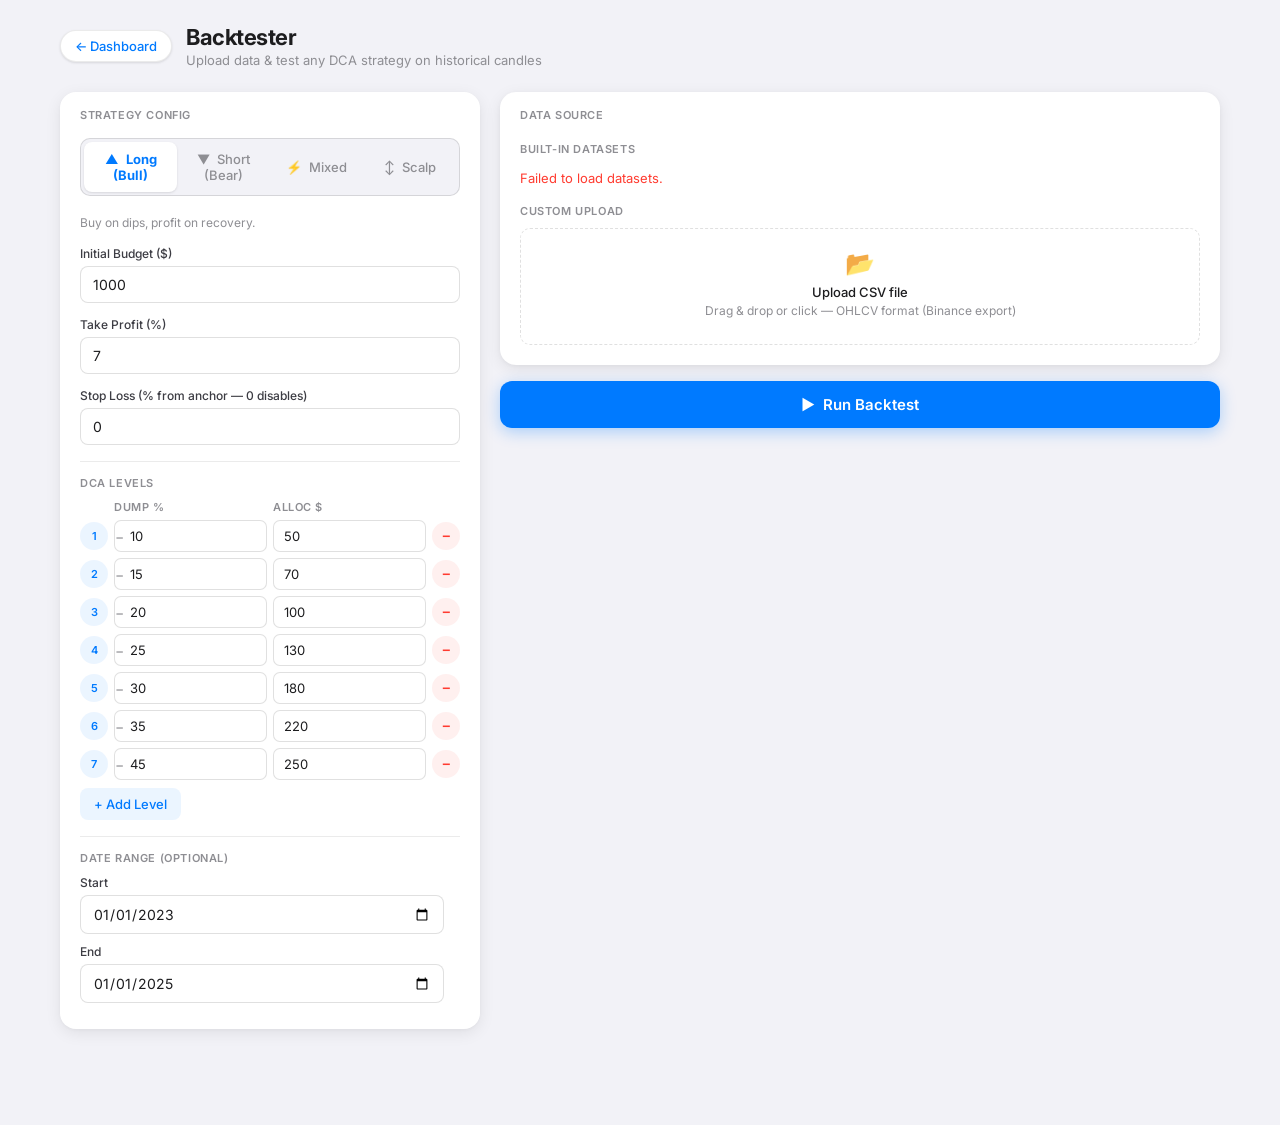
==== web/templates/backtest.html @ 393d3f2c "Add Mean-Reversion Scalp backtest mode (trend-filtered RSI pullback, TP/SL 1:1) New MRScalpStrategy:" ====
<!DOCTYPE html>
<html lang="en">
<head>
<meta charset="UTF-8">
<meta name="viewport" content="width=device-width, initial-scale=1.0">
<title>Backtest — DCA System</title>
<link href="https://fonts.googleapis.com/css2?family=Inter:wght@300;400;500;600;700&display=swap" rel="stylesheet">
<style>
  :root {
    --bg:        #f2f2f7;
    --surface:   #ffffff;
    --surface2:  #f2f2f7;
    --border:    rgba(0,0,0,0.08);
    --border2:   rgba(0,0,0,0.12);
    --text:      #1d1d1f;
    --text2:     #3c3c43;
    --muted:     #8e8e93;
    --blue:      #007aff;
    --blue-bg:   rgba(0,122,255,0.08);
    --green:     #34c759;
    --green-bg:  rgba(52,199,89,0.10);
    --red:       #ff3b30;
    --red-bg:    rgba(255,59,48,0.08);
    --orange:    #ff9500;
    --orange-bg: rgba(255,149,0,0.10);
    --purple:    #af52de;
    --purple-bg: rgba(175,82,222,0.10);
    --shadow-sm: 0 1px 3px rgba(0,0,0,0.08), 0 1px 2px rgba(0,0,0,0.04);
    --shadow:    0 4px 16px rgba(0,0,0,0.08), 0 1px 4px rgba(0,0,0,0.04);
    --radius:    12px;
    --radius-lg: 16px;
  }
  *, *::before, *::after { margin:0; padding:0; box-sizing:border-box; }
  body {
    background: var(--bg);
    color: var(--text);
    font-family: -apple-system, BlinkMacSystemFont, 'Inter', sans-serif;
    min-height: 100vh;
    -webkit-font-smoothing: antialiased;
  }
  .container { max-width: 1200px; margin: 0 auto; padding: 24px 20px 80px; }

  /* ── HEADER ── */
  header {
    display: flex; align-items: center; justify-content: space-between;
    margin-bottom: 24px; gap: 12px; flex-wrap: wrap;
  }
  .back-btn {
    display: inline-flex; align-items: center; gap: 5px;
    padding: 7px 14px; border-radius: 99px;
    background: var(--surface); border: 1px solid var(--border);
    color: var(--blue); font-size: 13px; font-weight: 500;
    text-decoration: none; box-shadow: var(--shadow-sm);
    transition: opacity .15s;
  }
  .back-btn:hover { opacity: .75; }
  .page-title { font-size: 22px; font-weight: 700; letter-spacing: -.5px; }
  .page-sub { font-size: 13px; color: var(--muted); margin-top: 2px; }

  /* ── LAYOUT ── */
  .layout {
    display: grid;
    grid-template-columns: 420px 1fr;
    gap: 20px;
    align-items: start;
  }
  @media (max-width: 980px) { .layout { grid-template-columns: 1fr; } }

  /* ── PANEL ── */
  .panel {
    background: var(--surface);
    border-radius: var(--radius-lg);
    box-shadow: var(--shadow);
    overflow: hidden;
    margin-bottom: 16px;
  }
  .panel-head {
    padding: 16px 20px 0;
    font-size: 11px; font-weight: 600; color: var(--muted);
    letter-spacing: .6px; text-transform: uppercase;
  }
  .panel-body { padding: 16px 20px 20px; }

  /* ── FORM ELEMENTS ── */
  .form-group { margin-bottom: 14px; }
  .form-group label {
    display: block; font-size: 12px; font-weight: 500;
    color: var(--text2); margin-bottom: 5px;
  }
  .form-group input[type="number"],
  .form-group input[type="date"],
  .form-group input[type="text"] {
    width: 100%; padding: 9px 12px;
    box-sizing: border-box;
    border: 1.5px solid var(--border2);
    border-radius: 8px; font-size: 14px;
    background: var(--surface); color: var(--text);
    transition: border-color .15s;
    font-family: inherit;
    min-width: 0;
  }
  .form-group input:focus { outline: none; border-color: var(--blue); }
  .form-row { display: grid; grid-template-columns: 1fr 1fr; gap: 10px; }
  .form-row > * { min-width: 0; }

  /* ── DATE RANGE ── */
  .date-range { display: flex; flex-direction: column; gap: 10px; padding: 0 16px 6px 0; }
  .date-range input[type="date"] { width: 100%; max-width: 100%; box-sizing: border-box; }

  /* ── DCA LEVELS TABLE ── */
  .levels-header {
    display: grid;
    grid-template-columns: 28px 1fr 1fr 28px;
    gap: 6px;
    padding: 0 0 6px;
    font-size: 11px; font-weight: 600; color: var(--muted);
    letter-spacing: .5px; text-transform: uppercase;
  }
  .level-row {
    display: grid;
    grid-template-columns: 28px 1fr 1fr 28px;
    gap: 6px;
    align-items: center;
    margin-bottom: 6px;
  }
  .level-num {
    width: 28px; height: 28px; border-radius: 50%;
    background: var(--blue-bg); color: var(--blue);
    font-size: 11px; font-weight: 600;
    display: flex; align-items: center; justify-content: center;
  }
  .level-input {
    padding: 7px 10px; border: 1.5px solid var(--border2);
    border-radius: 7px; font-size: 13px; font-family: inherit;
    background: var(--surface); color: var(--text);
    width: 100%; transition: border-color .15s;
    min-width: 0;
  }
  .level-input:focus { outline: none; border-color: var(--blue); }
  .remove-level {
    width: 28px; height: 28px; border-radius: 50%;
    background: var(--red-bg); color: var(--red);
    border: none; cursor: pointer; font-size: 14px; font-weight: 700;
    display: flex; align-items: center; justify-content: center;
    transition: opacity .15s;
  }
  .remove-level:hover { opacity: .7; }
  .add-level-btn {
    display: flex; align-items: center; gap: 6px;
    padding: 8px 14px; border-radius: 8px;
    background: var(--blue-bg); color: var(--blue);
    border: none; cursor: pointer; font-size: 13px; font-weight: 500;
    font-family: inherit; transition: opacity .15s; margin-top: 8px;
  }
  .add-level-btn:hover { opacity: .75; }

  /* ── RUN BUTTON ── */
  .run-btn {
    display: flex; align-items: center; justify-content: center; gap: 8px;
    width: 100%; padding: 14px;
    border-radius: var(--radius); border: none; cursor: pointer;
    font-size: 15px; font-weight: 600; font-family: inherit;
    background: var(--blue); color: #fff;
    box-shadow: 0 4px 16px rgba(0,122,255,.3);
    transition: opacity .15s, transform .1s;
    margin-bottom: 16px;
  }
  .run-btn:hover { opacity: .9; }
  .run-btn:active { transform: scale(.98); }
  .run-btn:disabled { opacity: .55; cursor: not-allowed; transform: none; }
  .spinner {
    width: 16px; height: 16px; border-radius: 50%;
    border: 2px solid rgba(255,255,255,.4);
    border-top-color: #fff;
    animation: spin .7s linear infinite;
  }
  @keyframes spin { to { transform: rotate(360deg); } }

  /* ── DATASET CARDS ── */
  .datasets-grid {
    display: grid; grid-template-columns: 1fr 1fr; gap: 8px;
    padding: 4px 0;
  }
  .dataset-card {
    padding: 12px 14px; border-radius: 10px;
    border: 1.5px solid var(--border2);
    cursor: pointer; transition: all .15s;
    background: var(--surface2);
  }
  .dataset-card:hover { border-color: var(--blue); background: var(--blue-bg); }
  .dataset-card.selected { border-color: var(--blue); background: var(--blue-bg); }
  .dataset-card .ds-name { font-size: 12px; font-weight: 600; color: var(--text); word-break: break-all; }
  .dataset-card .ds-meta { font-size: 11px; color: var(--muted); margin-top: 3px; }

  /* ── UPLOAD ZONE ── */
  .upload-zone {
    border: 1.5px dashed var(--border2); border-radius: 10px;
    padding: 20px; text-align: center; cursor: pointer;
    transition: all .15s; margin-top: 10px;
  }
  .upload-zone:hover, .upload-zone.drag-over {
    border-color: var(--blue); background: var(--blue-bg);
  }
  .upload-zone.has-file { border-color: var(--green); background: var(--green-bg); }
  .upload-icon { font-size: 24px; margin-bottom: 6px; }
  .upload-text { font-size: 13px; font-weight: 500; color: var(--text); }
  .upload-sub { font-size: 12px; color: var(--muted); margin-top: 3px; }
  .upload-filename { font-size: 12px; font-weight: 600; color: var(--green); margin-top: 6px; }

  /* ── STAT CARDS ── */
  .stats-grid {
    display: grid;
    grid-template-columns: repeat(3, 1fr);
    gap: 12px;
    margin-bottom: 16px;
  }
  @media (max-width: 600px) { .stats-grid { grid-template-columns: repeat(2, 1fr); } }
  .stat-card {
    background: var(--surface); border-radius: var(--radius);
    box-shadow: var(--shadow); padding: 16px 18px;
    border-top: 3px solid transparent;
  }
  .stat-card.blue   { border-top-color: var(--blue); }
  .stat-card.green  { border-top-color: var(--green); }
  .stat-card.red    { border-top-color: var(--red); }
  .stat-card.orange { border-top-color: var(--orange); }
  .stat-label { font-size: 11px; font-weight: 500; color: var(--muted); letter-spacing: .4px; text-transform: uppercase; }
  .stat-val { font-size: 26px; font-weight: 700; letter-spacing: -.5px; margin: 4px 0 2px; }
  .stat-val.green { color: var(--green); }
  .stat-val.red   { color: var(--red); }
  .stat-val.blue  { color: var(--blue); }
  .stat-val.orange { color: var(--orange); }
  .stat-sub { font-size: 12px; color: var(--muted); }

  /* ── EQUITY CHART ── */
  #equity-chart { width: 100%; display: block; }

  /* ── TRADES TABLE ── */
  .table-wrap { overflow-x: auto; }
  table { width: 100%; border-collapse: collapse; font-size: 12.5px; }
  thead th {
    padding: 10px 12px; text-align: left;
    font-size: 11px; font-weight: 600; color: var(--muted);
    letter-spacing: .4px; text-transform: uppercase;
    border-bottom: 1.5px solid var(--border2);
    cursor: pointer; user-select: none; white-space: nowrap;
  }
  thead th:hover { color: var(--blue); }
  thead th .sort-icon { margin-left: 4px; opacity: .5; }
  thead th.sorted .sort-icon { opacity: 1; color: var(--blue); }
  tbody tr { transition: background .1s; }
  tbody tr:hover { background: var(--bg); }
  tbody tr.win td:first-child { border-left: 3px solid var(--green); }
  tbody tr.loss td:first-child { border-left: 3px solid var(--red); }
  tbody tr.sl td:first-child { border-left: 3px solid var(--orange); }
  td {
    padding: 9px 12px; border-bottom: 1px solid var(--border);
    color: var(--text2); white-space: nowrap;
  }
  td.num { font-weight: 600; color: var(--text); }
  td.pos { color: var(--green); font-weight: 600; }
  td.neg { color: var(--red); font-weight: 600; }
  .badge {
    display: inline-block; padding: 2px 7px; border-radius: 99px;
    font-size: 10px; font-weight: 600; letter-spacing: .3px;
  }
  .badge-green { background: var(--green-bg); color: var(--green); }
  .badge-red   { background: var(--red-bg);   color: var(--red); }
  .badge-orange { background: var(--orange-bg); color: var(--orange); }

  /* ── ERROR BANNER ── */
  .error-banner {
    background: var(--red-bg); border: 1px solid rgba(255,59,48,.2);
    border-radius: var(--radius); padding: 14px 18px;
    color: var(--red); font-size: 13px; margin-bottom: 16px;
  }
  .no-trades {
    text-align: center; padding: 40px; color: var(--muted); font-size: 14px;
  }

  /* ── SECTION DIVIDER ── */
  .section-title {
    font-size: 11px; font-weight: 600; color: var(--muted);
    letter-spacing: .6px; text-transform: uppercase;
    margin-bottom: 10px; margin-top: 4px;
  }

  /* ── SIDEBAR CONFIG STICKY ── */
  .config-sidebar { position: sticky; top: 20px; }

  /* ── MODE TOGGLE ── */
  .mode-toggle-wrap { margin-bottom: 18px; }
  .mode-toggle {
    display: flex; background: var(--surface2);
    border-radius: 10px; padding: 3px;
    border: 1.5px solid var(--border2);
  }
  .mode-btn {
    flex: 1; padding: 9px 10px;
    border: none; border-radius: 8px;
    cursor: pointer; font-size: 13px; font-weight: 500;
    font-family: inherit; transition: all .15s;
    background: transparent; color: var(--muted);
  }
  .mode-btn.active {
    background: var(--surface);
    box-shadow: var(--shadow-sm); font-weight: 700;
  }
  #btn-long.active  { color: var(--blue); }
  #btn-short.active { color: var(--red);  }

  /* short-mode tint overrides */
  body.short-mode .run-btn          { background: var(--red); box-shadow: 0 4px 16px rgba(255,59,48,.3); }
  body.short-mode .level-num        { background: rgba(255,59,48,.1); color: var(--red); }
  body.short-mode .add-level-btn    { background: rgba(255,59,48,.08); color: var(--red); }
  body.short-mode .stat-card.blue   { border-top-color: var(--red); }
  body.short-mode .stat-val.blue    { color: var(--red); }

  /* ── PRESETS PANEL ── */
  .presets-panel {
    background: var(--surface);
    border-radius: var(--radius-lg);
    box-shadow: var(--shadow);
    overflow: hidden;
    margin-bottom: 24px;
  }
  .presets-panel .panel-head { padding: 16px 20px 0; }
  .presets-scroll {
    display: flex; gap: 10px;
    padding: 12px 20px 18px;
    overflow-x: auto;
    scrollbar-width: thin;
  }
  .presets-scroll::-webkit-scrollbar { height: 4px; }
  .presets-scroll::-webkit-scrollbar-thumb { background: var(--border2); border-radius: 2px; }
  .preset-card {
    flex: 0 0 auto;
    min-width: 180px; max-width: 200px;
    padding: 13px 15px;
    border-radius: 10px;
    border: 1.5px solid var(--border2);
    cursor: pointer; transition: all .15s;
    background: var(--surface2);
  }
  .preset-card:hover { border-color: var(--blue); background: var(--blue-bg); }
  .preset-card.active { border-color: var(--blue); background: var(--blue-bg); box-shadow: 0 0 0 3px rgba(0,122,255,.12); }
  .preset-rank {
    display: inline-block;
    padding: 2px 7px; border-radius: 99px;
    font-size: 10px; font-weight: 700; letter-spacing: .4px;
    background: var(--blue); color: #fff;
    margin-bottom: 7px;
  }
  .preset-name { font-size: 13px; font-weight: 600; color: var(--text); margin-bottom: 4px; }
  .preset-levels { font-size: 11px; color: var(--muted); word-break: break-all; margin-bottom: 6px; }
  .preset-stats { display: flex; gap: 10px; }
  .preset-stat { font-size: 11px; }
  .preset-stat .ps-val { font-weight: 700; color: var(--green); }
  .preset-stat .ps-label { color: var(--muted); }

  /* ── CHART LEGEND ── */
  .chart-legend {
    display: flex; gap: 16px; flex-wrap: wrap;
    margin-top: 10px; padding-top: 10px;
    border-top: 1px solid var(--border);
  }
  .legend-item {
    display: flex; align-items: center; gap: 5px;
    font-size: 11px; color: var(--muted);
  }
  .legend-dot {
    width: 10px; height: 10px; border-radius: 50%;
    border: 1.5px solid white;
    box-shadow: 0 0 0 1px rgba(0,0,0,.12);
    flex-shrink: 0;
  }
  .legend-line {
    width: 20px; height: 2px; border-radius: 1px; flex-shrink: 0;
  }

  /* ── MIXED MODE ── */
  #btn-mixed.active { color: var(--orange); }
  body.mixed-mode .run-btn {
    background: linear-gradient(135deg, var(--blue) 0%, var(--orange) 100%);
    box-shadow: 0 4px 16px rgba(255,149,0,.3);
  }

  /* ── SCALP MODE ── */
  #btn-scalp.active { color: var(--purple); }
  body.scalp-mode .run-btn { background: var(--purple); box-shadow: 0 4px 16px rgba(175,82,222,.3); }
  body.scalp-mode .stat-card.blue { border-top-color: var(--purple); }
  body.scalp-mode .stat-val.blue  { color: var(--purple); }
  .mixed-side-header {
    display: flex; flex-direction: column; gap: 2px; margin-bottom: 12px;
  }
  .mixed-side-title {
    font-size: 13px; font-weight: 700; color: var(--text);
  }
  .mixed-side-sub {
    font-size: 11px; color: var(--muted);
  }
  .bull-section .level-num  { background: var(--green-bg);   color: var(--green);  }
  .bull-section .add-level-btn { background: var(--green-bg); color: var(--green); }
  .bear-section .level-num  { background: var(--red-bg);     color: var(--red);    }
  .bear-section .add-level-btn { background: var(--red-bg);   color: var(--red);   }
  .preset-pair-card {
    padding: 11px 14px; border-radius: 10px;
    border: 1.5px solid var(--border2);
    cursor: pointer; transition: all .15s;
    background: var(--surface2); margin-bottom: 8px;
  }
  .preset-pair-card:hover { border-color: var(--orange); background: var(--orange-bg); }
  .preset-pair-card.active { border-color: var(--orange); background: var(--orange-bg); box-shadow: 0 0 0 3px rgba(255,149,0,.12); }
  .preset-pair-name { font-size: 13px; font-weight: 600; color: var(--text); margin-bottom: 3px; }
  .preset-pair-desc { font-size: 11px; color: var(--muted); line-height: 1.5; }
  .regime-band-bull { fill: rgba(52,199,89,0.18); }
  .regime-band-bear { fill: rgba(255,59,48,0.15); }
  .regime-band-neutral { fill: rgba(142,142,147,0.1); }
  .badge-blue   { background: var(--blue-bg);   color: var(--blue);   }
  .badge-long   { background: var(--blue-bg);   color: var(--blue);   }
  .badge-short  { background: var(--red-bg);    color: var(--red);    }
  .warnings-box {
    background: var(--orange-bg); border: 1px solid rgba(255,149,0,.25);
    border-radius: var(--radius); padding: 12px 16px; margin-bottom: 14px;
    font-size: 12px; color: var(--text2); line-height: 1.6;
  }
  .warnings-box strong { color: var(--orange); }

  /* ── ENTRY INDICATOR TOGGLE ── */
  .indicator-toggle-row {
    display: flex; align-items: center; justify-content: space-between;
    padding: 12px 0 4px; margin-bottom: 4px;
  }
  .indicator-toggle-label {
    font-size: 13px; font-weight: 600; color: var(--text);
  }
  .indicator-toggle-sub {
    font-size: 11px; color: var(--muted); margin-top: 2px; line-height: 1.4;
  }
  .toggle-switch {
    position: relative; width: 44px; height: 26px; flex-shrink: 0;
  }
  .toggle-switch input { opacity: 0; width: 0; height: 0; }
  .toggle-track {
    position: absolute; inset: 0; border-radius: 13px;
    background: var(--border2); transition: background .2s; cursor: pointer;
  }
  .toggle-track::after {
    content: ''; position: absolute;
    width: 20px; height: 20px; left: 3px; top: 3px;
    border-radius: 50%; background: white;
    box-shadow: 0 1px 3px rgba(0,0,0,.2);
    transition: transform .2s;
  }
  .toggle-switch input:checked + .toggle-track { background: var(--blue); }
  .toggle-switch input:checked + .toggle-track::after { transform: translateX(18px); }
  .indicator-settings { margin-top: 10px; }
  /* entry type badges */
  .badge-indicator { background: rgba(255,214,0,.15); color: #b8860b; }
  .badge-regime    { background: var(--blue-bg); color: var(--blue); }
  /* expandable detail rows */
  tr[data-expandable] { cursor: pointer; }
  tr[data-expandable]:hover td { background: rgba(255,255,255,0.025); }
  tr.detail-row.hidden { display: none; }
  tr.detail-row td { padding: 0 !important; border-top: none !important; }
  .detail-panel {
    background: rgba(255,255,255,0.03);
    border-left: 3px solid var(--blue);
    border-radius: 0 6px 6px 0;
    padding: 12px 20px;
    margin: 0 0 6px 0;
    display: flex; flex-wrap: wrap; gap: 24px;
  }
  .detail-section { flex: 1; min-width: 220px; }
  .detail-title { font-size: 10px; text-transform: uppercase; letter-spacing: .6px; color: var(--muted); margin-bottom: 8px; }
  .detail-chips { display: flex; flex-wrap: wrap; gap: 12px; }
  .detail-chip { display: flex; flex-direction: column; gap: 2px; }
  .detail-chip .dc-label { font-size: 10px; color: var(--muted); }
  .detail-chip .dc-val   { font-size: 13px; font-weight: 600; color: var(--text); }
  .sig-tag { display: inline-block; font-size: 10px; font-weight: 600; padding: 2px 7px; border-radius: 10px; background: rgba(99,179,237,.15); color: #63b3ed; margin: 0 3px 0 0; }
  .level-tbl { font-size: 12px; border-collapse: collapse; width: 100%; }
  .level-tbl th { color: var(--muted); font-weight: 500; padding: 3px 10px; text-align: left; border-bottom: 1px solid rgba(255,255,255,.07); }
  .level-tbl td { padding: 4px 10px; }
  .lv-hit td:first-child { color: #4ade80; font-weight: 600; }
  .lv-miss td:first-child { color: var(--muted); }
  /* comparison */
  .run-btn-row {
    display: flex; gap: 10px; margin-bottom: 16px;
  }
  .run-btn-row .run-btn { margin-bottom: 0; flex: 1; }
  .compare-btn {
    flex: 0 0 auto; padding: 14px 18px;
    border-radius: var(--radius); border: 1.5px solid var(--blue);
    background: var(--surface); color: var(--blue);
    font-size: 14px; font-weight: 600; font-family: inherit;
    cursor: pointer; transition: opacity .15s;
    display: flex; align-items: center; gap: 6px;
    white-space: nowrap;
  }
  .compare-btn:hover { opacity: .8; }
  .compare-btn:disabled { opacity: .45; cursor: not-allowed; }
  .comparison-panel { display: none; }
  .comparison-table {
    width: 100%; border-collapse: collapse; font-size: 13px;
  }
  .comparison-table th {
    padding: 10px 14px; text-align: left;
    font-size: 11px; font-weight: 600; color: var(--muted);
    letter-spacing: .4px; text-transform: uppercase;
    border-bottom: 1.5px solid var(--border2);
    background: var(--surface2);
  }
  .comparison-table td {
    padding: 11px 14px; border-bottom: 1px solid var(--border);
    color: var(--text2);
  }
  .comparison-table td:first-child { color: var(--text); font-weight: 500; }
  .comparison-table td.better { color: var(--green); font-weight: 700; }
  .comparison-table td.worse  { color: var(--red); }
  .comparison-col-header { font-weight: 700; color: var(--text) !important; font-size: 12px !important; }
  .indicator-badge-tag {
    display: inline-flex; align-items: center; gap: 5px;
    padding: 3px 9px; border-radius: 99px; font-size: 11px; font-weight: 600;
    margin-bottom: 8px;
  }
  .indicator-badge-tag.on  { background: var(--blue-bg); color: var(--blue); }
  .indicator-badge-tag.off { background: var(--surface2); color: var(--muted); border: 1px solid var(--border2); }
  /* ind row highlight */
  tbody tr.ind-row td:first-child { border-left: 3px solid #e6c619; }

  /* ── TOOLTIP ── */
  #chart-tooltip {
    position: fixed; pointer-events: none; z-index: 9999;
    background: white; border: 1px solid rgba(0,0,0,.1);
    border-radius: 10px; padding: 10px 14px;
    box-shadow: 0 8px 24px rgba(0,0,0,.12);
    font-size: 12px; line-height: 1.6;
    min-width: 160px; display: none;
  }
  #chart-tooltip .tip-title { font-weight: 700; font-size: 12px; margin-bottom: 4px; }
  #chart-tooltip .tip-win  { color: var(--green); font-weight: 600; }
  #chart-tooltip .tip-loss { color: var(--red);   font-weight: 600; }
  #chart-tooltip .tip-sl   { color: var(--orange);font-weight: 600; }
  #chart-tooltip .tip-row  { display: flex; justify-content: space-between; gap: 12px; color: var(--text2); }
  #chart-tooltip .tip-label { color: var(--muted); }
</style>
</head>
<body>
<div class="container">

  <header>
    <div style="display:flex;align-items:center;gap:14px">
      <a href="/" class="back-btn">&#8592; Dashboard</a>
      <div>
        <div class="page-title">Backtester</div>
        <div class="page-sub">Upload data &amp; test any DCA strategy on historical candles</div>
      </div>
    </div>
    <div id="deploy-chip" style="display:none;font-size:11px;color:var(--muted);text-align:right;line-height:1.5">
      Last deploy<br><strong id="deploy-chip-val" style="color:var(--text2)"></strong>
    </div>
  </header>

  <!-- ══ PRESETS ROW ══ -->
  <div class="presets-panel" id="presets-panel" style="display:none">
    <div class="panel-head">Top Strategies from Optimizer <span id="presets-sub" style="font-weight:400;text-transform:none;letter-spacing:0;font-size:11px;color:var(--muted);margin-left:6px"></span></div>
    <div class="presets-scroll" id="presets-scroll">
      <div style="color:var(--muted);font-size:13px;padding:6px 0">Loading…</div>
    </div>
  </div>

  <div class="layout">

    <!-- ══ LEFT: CONFIG SIDEBAR ══ -->
    <aside class="config-sidebar">

      <div class="panel">
        <div class="panel-head">Strategy Config</div>
        <div class="panel-body">

          <!-- Mode toggle -->
          <div class="mode-toggle-wrap">
            <div class="mode-toggle">
              <button class="mode-btn active" id="btn-long"  onclick="setMode('long')">&#9650;&ensp;Long (Bull)</button>
              <button class="mode-btn"        id="btn-short" onclick="setMode('short')">&#9660;&ensp;Short (Bear)</button>
              <button class="mode-btn"        id="btn-mixed" onclick="setMode('mixed')">&#9889;&ensp;Mixed</button>
              <button class="mode-btn"        id="btn-scalp" onclick="setMode('scalp')">&#8597;&ensp;Scalp</button>
            </div>
          </div>
          <div id="mode-desc" style="font-size:12px;color:var(--muted);margin-bottom:14px;line-height:1.5">
            Buy on dips, profit on recovery.
          </div>

          <div class="form-group">
            <label>Initial Budget ($)</label>
            <input type="number" id="cfg-budget" value="1000" min="1" step="100">
          </div>

          <!-- Single-mode config (hidden in mixed mode) -->
          <div id="single-mode-config">
            <div class="form-group">
              <label>Take Profit (%)</label>
              <input type="number" id="cfg-tp" value="7" min="0.1" step="0.1">
            </div>

            <div class="form-group">
              <label>Stop Loss (% from anchor — 0 disables)</label>
              <input type="number" id="cfg-sl" value="0" min="0" step="0.5">
            </div>

            <div style="border-top:1px solid var(--border);margin:16px 0 14px;"></div>

            <div class="section-title">DCA Levels</div>
            <div class="levels-header">
              <span></span><span id="levels-col-label">Dump %</span><span>Alloc $</span><span></span>
            </div>
            <div id="levels-container"></div>
            <button class="add-level-btn" onclick="addLevel()">&#43; Add Level</button>
          </div>

          <!-- Mixed mode config (shown only when mode = 'mixed') -->
          <div id="mixed-config" style="display:none">

            <!-- Bull side -->
            <div class="bull-section">
              <div class="mixed-side-header">
                <span class="mixed-side-title">&#9650; Bullish Strategy — Buy Dips</span>
                <span class="mixed-side-sub">Active during BULLISH regime</span>
              </div>
              <div class="form-row">
                <div class="form-group">
                  <label>Take Profit (%)</label>
                  <input type="number" id="bull-tp" value="10" min="0.1" step="0.1">
                </div>
                <div class="form-group">
                  <label>Stop Loss (% — 0 off)</label>
                  <input type="number" id="bull-sl" value="0" min="0" step="0.5">
                </div>
              </div>
              <div class="section-title">DCA Dump Levels</div>
              <div class="levels-header">
                <span></span><span>Dump %</span><span>Alloc $</span><span></span>
              </div>
              <div id="bull-levels-container"></div>
              <button class="add-level-btn" onclick="addBullLevel()">&#43; Add Level</button>
            </div>

            <div style="border-top:1px solid var(--border);margin:16px 0 14px;"></div>

            <!-- Bear side -->
            <div class="bear-section">
              <div class="mixed-side-header">
                <span class="mixed-side-title">&#9660; Bearish Strategy — Sell Rallies</span>
                <span class="mixed-side-sub">Active during BEARISH regime</span>
              </div>
              <div class="form-row">
                <div class="form-group">
                  <label>Take Profit (%)</label>
                  <input type="number" id="bear-tp" value="10" min="0.1" step="0.1">
                </div>
                <div class="form-group">
                  <label>Stop Loss (% — 0 off)</label>
                  <input type="number" id="bear-sl" value="0" min="0" step="0.5">
                </div>
              </div>
              <div class="section-title">DCA Pump Levels</div>
              <div class="levels-header">
                <span></span><span>Pump %</span><span>Alloc $</span><span></span>
              </div>
              <div id="bear-levels-container"></div>
              <button class="add-level-btn" onclick="addBearLevel()">&#43; Add Level</button>
            </div>

            <div style="border-top:1px solid var(--border);margin:16px 0 14px;"></div>

            <!-- Entry Indicator toggle -->
            <div style="border-top:1px solid var(--border);margin:16px 0 14px;"></div>
            <div class="indicator-toggle-row">
              <div>
                <div class="indicator-toggle-label">&#9733; Entry Indicator</div>
                <div class="indicator-toggle-sub">Wait for EMA retest + RSI turn<br>+ volume before entering</div>
              </div>
              <label class="toggle-switch">
                <input type="checkbox" id="use-entry-indicator" checked onchange="onIndicatorToggle()">
                <span class="toggle-track"></span>
              </label>
            </div>
            <div class="indicator-settings" id="indicator-settings">
              <div class="form-row">
                <div class="form-group">
                  <label>RSI Overbought (flip to SELL)</label>
                  <input type="number" id="rsi-overbought" value="70" min="50" max="95" step="1">
                </div>
                <div class="form-group">
                  <label>RSI Oversold (flip to BUY)</label>
                  <input type="number" id="rsi-oversold" value="30" min="5" max="50" step="1">
                </div>
              </div>
            </div>

            <div style="border-top:1px solid var(--border);margin:16px 0 14px;"></div>

            <!-- Preset pairs -->
            <div class="section-title">Preset Pairs</div>
            <div id="mixed-presets-container">
              <div class="preset-pair-card" data-key="conservative" onclick="applyMixedPreset('conservative')">
                <div class="preset-pair-name">Conservative Mixed</div>
                <div class="preset-pair-desc">Bull: -6,-10,-15 TP 8% &bull; Bear: +6,+10,+15 TP 8%</div>
              </div>
              <div class="preset-pair-card" data-key="aggressive" onclick="applyMixedPreset('aggressive')">
                <div class="preset-pair-name">Aggressive Mixed</div>
                <div class="preset-pair-desc">Bull: -8,-13,-20,-28 TP 12% &bull; Bear: +8,+13,+20,+28 TP 12%</div>
              </div>
              <div class="preset-pair-card" data-key="asymmetric" onclick="applyMixedPreset('asymmetric')">
                <div class="preset-pair-name">Asymmetric</div>
                <div class="preset-pair-desc">Bull: -6,-9,-13,-18 TP 10% &bull; Bear: +5,+8,+12 TP 6%</div>
              </div>
            </div>
          </div>

          <!-- Mean-Reversion Scalp config (shown only when mode = 'scalp') -->
          <div id="scalp-config" style="display:none">
            <div class="form-row">
              <div class="form-group">
                <label>Take Profit (%)</label>
                <input type="number" id="scalp-tp" value="1" min="0.1" step="0.1">
              </div>
              <div class="form-group">
                <label>Stop Loss (%)</label>
                <input type="number" id="scalp-sl" value="1" min="0.1" step="0.1">
              </div>
            </div>

            <div class="form-group">
              <label>Position Size per Trade ($)</label>
              <input type="number" id="scalp-position-size" value="1000" min="1" step="50">
            </div>

            <div style="border-top:1px solid var(--border);margin:16px 0 14px;"></div>

            <div class="section-title">Trend Filter (EMA)</div>
            <div class="form-row">
              <div class="form-group">
                <label>EMA Fast (candles)</label>
                <input type="number" id="scalp-ema-fast" value="50" min="2" step="1">
              </div>
              <div class="form-group">
                <label>EMA Slow (candles)</label>
                <input type="number" id="scalp-ema-slow" value="200" min="5" step="1">
              </div>
            </div>
            <div style="font-size:11px;color:var(--muted);margin:-6px 0 14px;line-height:1.5">
              EMA fast &gt; EMA slow &rarr; BULL regime (longs only). EMA fast &lt; EMA slow &rarr; BEAR regime (shorts, if enabled).
            </div>

            <div class="section-title">RSI Pullback Entry</div>
            <div class="form-group">
              <label>RSI Period</label>
              <input type="number" id="scalp-rsi-period" value="14" min="2" step="1">
            </div>
            <div class="form-row">
              <div class="form-group">
                <label>Long entry level (RSI)</label>
                <input type="number" id="scalp-rsi-long" value="45" min="5" max="50" step="1">
              </div>
              <div class="form-group">
                <label>Short entry level (RSI)</label>
                <input type="number" id="scalp-rsi-short" value="55" min="50" max="95" step="1">
              </div>
            </div>
            <div style="font-size:11px;color:var(--muted);margin:-6px 0 14px;line-height:1.5">
              In a BULL regime, enters LONG when RSI dips below the long level then crosses back above it (and the mirror for SHORT in a BEAR regime).
            </div>

            <div style="border-top:1px solid var(--border);margin:16px 0 14px;"></div>

            <div class="indicator-toggle-row">
              <div>
                <div class="indicator-toggle-label">Allow Short Entries</div>
                <div class="indicator-toggle-sub">Open shorts during BEAR regime<br>(disable for long-only testing)</div>
              </div>
              <label class="toggle-switch">
                <input type="checkbox" id="scalp-allow-short" checked>
                <span class="toggle-track"></span>
              </label>
            </div>
          </div>

          <div style="border-top:1px solid var(--border);margin:16px 0 14px;"></div>

          <div class="section-title">Date Range (optional)</div>
          <div class="date-range">
            <div class="form-group" style="margin-bottom:0">
              <label>Start</label>
              <input type="date" id="cfg-start" value="2023-01-01">
            </div>
            <div class="form-group" style="margin-bottom:0">
              <label>End</label>
              <input type="date" id="cfg-end" value="2025-01-01">
            </div>
          </div>
        </div>
      </div>

    </aside>

    <!-- ══ RIGHT: DATASET + RESULTS ══ -->
    <main>

      <!-- Dataset Picker -->
      <div class="panel">
        <div class="panel-head">Data Source</div>
        <div class="panel-body">
          <div class="section-title">Built-in Datasets</div>
          <div class="datasets-grid" id="datasets-grid">
            <div style="color:var(--muted);font-size:13px;grid-column:1/-1">Loading datasets…</div>
          </div>

          <div class="section-title" style="margin-top:14px">Custom Upload</div>
          <div class="upload-zone" id="upload-zone"
               onclick="document.getElementById('csv-upload').click()"
               ondragover="handleDragOver(event)"
               ondragleave="handleDragLeave(event)"
               ondrop="handleDrop(event)">
            <input type="file" id="csv-upload" accept=".csv" style="display:none" onchange="handleFileSelect(event)">
            <div class="upload-icon">&#128194;</div>
            <div class="upload-text">Upload CSV file</div>
            <div class="upload-sub">Drag &amp; drop or click — OHLCV format (Binance export)</div>
            <div class="upload-filename" id="upload-filename"></div>
          </div>
        </div>
      </div>

      <!-- Run / Compare Buttons -->
      <div class="run-btn-row" id="run-btn-row">
        <button class="run-btn" id="run-btn" onclick="runBacktest()">
          <span id="run-btn-text">&#9654;&ensp;Run Backtest</span>
          <div class="spinner" id="run-spinner" style="display:none"></div>
        </button>
        <button class="compare-btn" id="compare-btn" style="display:none" onclick="runMixedComparison()">
          <div class="spinner" id="compare-spinner" style="display:none"></div>
          <span id="compare-btn-text">&#8644;&ensp;Compare</span>
        </button>
      </div>

      <!-- Error Banner -->
      <div class="error-banner" id="error-banner" style="display:none"></div>

      <!-- Comparison Panel (shown only in compare mode) -->
      <div class="panel comparison-panel" id="comparison-panel">
        <div class="panel-head">Side-by-Side Comparison</div>
        <div class="panel-body" style="padding:0">
          <div style="overflow-x:auto">
            <table class="comparison-table" id="comparison-table"></table>
          </div>
        </div>
      </div>

      <!-- Results -->
      <div id="results-section" style="display:none">

        <!-- Stat Cards -->
        <div class="stats-grid" id="stats-grid"></div>

        <!-- Trade Extremes -->
        <div class="panel" id="extremes-panel" style="display:none">
          <div class="panel-head">Notable Trades</div>
          <div class="panel-body" id="extremes-body"></div>
        </div>

        <!-- Equity Curve -->
        <div class="panel">
          <div class="panel-head">Equity Curve</div>
          <div class="panel-body" style="padding-bottom:14px">
            <div id="equity-chart"></div>
            <div class="chart-legend">
              <div class="legend-item"><div class="legend-line" style="background:var(--green)"></div> Equity line</div>
              <div class="legend-item"><div class="legend-dot" style="background:var(--green)"></div> Take Profit exit</div>
              <div class="legend-item"><div class="legend-dot" style="background:var(--red)"></div> Loss exit</div>
              <div class="legend-item"><div class="legend-dot" style="background:var(--orange)"></div> Stop-Loss exit</div>
              <div class="legend-item"><div class="legend-line" style="background:var(--muted);height:1px;border-top:1.5px dashed var(--muted)"></div> Break-even</div>
              <div class="legend-item" id="legend-signal" style="display:none"><span style="color:var(--green);font-size:13px">&#9733;</span> Entry signal (BUY) &nbsp;<span style="color:var(--red);font-size:13px">&#9733;</span> Entry signal (SELL)</div>
            </div>
          </div>
        </div>

        <!-- Warnings (mixed mode) -->
        <div id="warnings-box" class="warnings-box" style="display:none"></div>

        <!-- Regime Timeline (mixed mode only) -->
        <div class="panel" id="regime-timeline-panel" style="display:none">
          <div class="panel-head">Market Regime Timeline
            <span style="font-weight:400;text-transform:none;letter-spacing:0;font-size:11px;color:var(--muted);margin-left:8px">green = BULLISH &bull; red = BEARISH &bull; grey = NEUTRAL</span>
          </div>
          <div class="panel-body" style="padding-bottom:14px">
            <div id="regime-timeline"></div>
          </div>
        </div>

        <!-- Entries & Exits chart -->
        <div class="panel">
          <div class="panel-head">Entries &amp; Exits on Price</div>
          <div class="panel-body" style="padding-bottom:14px">
            <div id="trade-chart"></div>
            <div class="chart-legend">
              <div class="legend-item"><div class="legend-dot" style="background:var(--blue)"></div> Entry (anchor price)</div>
              <div class="legend-item"><div class="legend-dot" style="background:var(--green)"></div> Take Profit exit</div>
              <div class="legend-item"><div class="legend-dot" style="background:var(--red)"></div> Loss exit</div>
              <div class="legend-item"><div class="legend-dot" style="background:var(--orange)"></div> Stop-Loss exit</div>
            </div>
          </div>
        </div>

        <!-- Trades Table -->
        <div class="panel">
          <div class="panel-head">Trade Log <span id="trade-count-badge" style="font-weight:400;font-size:11px;color:var(--muted);margin-left:6px"></span></div>
          <div class="panel-body" style="padding:0">
            <div class="table-wrap">
              <table>
                <thead>
                  <tr>
                    <th onclick="sortTable('num')">#<span class="sort-icon">↕</span></th>
                    <th onclick="sortTable('start')">Date<span class="sort-icon">↕</span></th>
                    <th onclick="sortTable('duration_days')">Duration<span class="sort-icon">↕</span></th>
                    <th>Levels</th>
                    <th onclick="sortTable('total_invested')">Invested<span class="sort-icon">↕</span></th>
                    <th onclick="sortTable('exit_price')">Exit<span class="sort-icon">↕</span></th>
                    <th onclick="sortTable('profit_loss')">P&amp;L $<span class="sort-icon">↕</span></th>
                    <th onclick="sortTable('profit_percent')">P&amp;L %<span class="sort-icon">↕</span></th>
                    <th>Status</th>
                  </tr>
                </thead>
                <tbody id="trades-body"></tbody>
              </table>
            </div>
          </div>
        </div>

      </div>

    </main>
  </div>
</div>

<!-- Tooltip -->
<div id="chart-tooltip"></div>

<script>
// ── State ──────────────────────────────────────────────────────────────────
let selectedDataset = null;
let uploadedFile    = null;
let allTrades       = [];
let sortKey         = 'num';
let sortAsc         = true;
let currentMode     = 'long';   // 'long' | 'short' | 'mixed'

// ── Default DCA levels ──────────────────────────────────────────────────────
const DEFAULT_LEVELS = [
  { dump: 10, alloc: 50 },
  { dump: 15, alloc: 70 },
  { dump: 20, alloc: 100 },
  { dump: 25, alloc: 130 },
  { dump: 30, alloc: 180 },
  { dump: 35, alloc: 220 },
  { dump: 45, alloc: 250 },
];

const SHORT_DEFAULT_LEVELS = [
  { dump: 6,  alloc: 50  },
  { dump: 9,  alloc: 70  },
  { dump: 12, alloc: 100 },
  { dump: 16, alloc: 130 },
  { dump: 20, alloc: 180 },
  { dump: 24, alloc: 220 },
];

// ── Boot ────────────────────────────────────────────────────────────────────
window.addEventListener('DOMContentLoaded', () => {
  DEFAULT_LEVELS.forEach(l => addLevel(l.dump, l.alloc));
  loadDatasets();
  loadPresets();
});

// ── Mode switch ──────────────────────────────────────────────────────────────
function setMode(mode) {
  if (currentMode === mode) return;
  currentMode = mode;

  const isShort = mode === 'short';
  const isMixed = mode === 'mixed';
  const isScalp = mode === 'scalp';

  document.getElementById('btn-long').classList.toggle('active',  mode === 'long');
  document.getElementById('btn-short').classList.toggle('active', isShort);
  document.getElementById('btn-mixed').classList.toggle('active', isMixed);
  document.getElementById('btn-scalp').classList.toggle('active', isScalp);
  document.body.classList.toggle('short-mode', isShort);
  document.body.classList.toggle('mixed-mode', isMixed);
  document.body.classList.toggle('scalp-mode', isScalp);

  document.getElementById('single-mode-config').style.display = (isMixed || isScalp) ? 'none' : 'block';
  document.getElementById('mixed-config').style.display       = isMixed ? 'block' : 'none';
  document.getElementById('scalp-config').style.display       = isScalp ? 'block' : 'none';

  if (isMixed) {
    document.getElementById('mode-desc').textContent =
      'Runs LONG during bull markets and SHORT during bear markets, switching on regime detection.';
    document.getElementById('run-btn-text').textContent = '▶ Run Mixed Backtest';
    document.getElementById('presets-panel').style.display = 'none';
    // Populate mixed level containers on first switch
    if (!document.getElementById('bull-levels-container').children.length) {
      applyMixedPreset('conservative');
    }
  } else if (isScalp) {
    document.getElementById('mode-desc').textContent =
      'Trend-filtered mean-reversion scalp: enters on an RSI pullback in the EMA-trend direction, exits at a fixed TP/SL (default ±1%/±1%).';
    document.getElementById('run-btn-text').textContent = '▶ Run Scalp Backtest';
    document.getElementById('presets-panel').style.display = 'none';
  } else {
    document.getElementById('mode-desc').textContent = isShort
      ? 'Short on pumps, profit on drops. Levels are pump % above anchor.'
      : 'Buy on dips, profit on recovery. Levels are dump % below anchor.';
    document.getElementById('levels-col-label').textContent = isShort ? 'Pump %' : 'Dump %';
    const container = document.getElementById('levels-container');
    container.innerHTML = '';
    const defaults = isShort ? SHORT_DEFAULT_LEVELS : DEFAULT_LEVELS;
    defaults.forEach(l => addLevel(l.dump, l.alloc));
    document.getElementById('run-btn-text').textContent =
      isShort ? '▶ Run Short Backtest' : '▶ Run Backtest';
    renderPresetCards(mode);
    document.getElementById('presets-panel').style.display = 'block';
  }

  document.getElementById('results-section').style.display   = 'none';
  document.getElementById('error-banner').style.display      = 'none';
  document.getElementById('regime-timeline-panel').style.display = 'none';
  document.getElementById('warnings-box').style.display      = 'none';
  document.getElementById('comparison-panel').style.display  = 'none';
  document.getElementById('extremes-panel').style.display    = 'none';
  document.getElementById('deploy-chip').style.display       = 'none';
  document.getElementById('compare-btn').style.display       = isMixed ? 'flex' : 'none';
}

// ── DCA Level rows ──────────────────────────────────────────────────────────
function addLevel(dump = 6, alloc = 100) {
  const container = document.getElementById('levels-container');
  const idx       = container.children.length + 1;
  const isShort   = currentMode === 'short';
  // Always accept positive magnitudes; long mode shows "-" prefix visually
  const val       = Math.abs(dump);
  const attrs     = `min="0.1" step="0.5" placeholder="e.g. 10"`;
  const prefix    = isShort ? '' : `<span style="font-size:14px;color:var(--muted);padding-right:2px">−</span>`;
  const row = document.createElement('div');
  row.className = 'level-row';
  row.innerHTML = `
    <div class="level-num">${idx}</div>
    <div style="display:flex;align-items:center;border:1.5px solid var(--border2);border-radius:7px;background:var(--surface);overflow:hidden;min-width:0">
      ${prefix}
      <input class="level-input dump-input" type="number" value="${val}" ${attrs} style="border:none;background:transparent;padding:7px 8px 7px ${isShort ? '10px' : '4px'}">
    </div>
    <input class="level-input" type="number" value="${alloc}" min="1" step="10" placeholder="$">
    <button class="remove-level" onclick="removeLevel(this)">&#8722;</button>
  `;
  container.appendChild(row);
  renumberLevels();
}

function removeLevel(btn) {
  const row = btn.closest('.level-row');
  const container = row.parentElement;
  row.remove();
  container.querySelectorAll('.level-row').forEach((r, i) => {
    r.querySelector('.level-num').textContent = i + 1;
  });
}

function renumberLevels() {
  document.querySelectorAll('#levels-container .level-row').forEach((row, i) => {
    row.querySelector('.level-num').textContent = i + 1;
  });
}

function getLevels() {
  const rows = document.querySelectorAll('#levels-container .level-row');
  const levels = [], allocs = [];
  const isShort = currentMode === 'short';
  rows.forEach(row => {
    const inputs = row.querySelectorAll('input');
    const raw = parseFloat(inputs[0].value);
    // Long: user enters positive magnitude → convert to negative
    // Short: user enters positive magnitude → keep positive
    levels.push(isShort ? Math.abs(raw) : -Math.abs(raw));
    allocs.push(parseFloat(inputs[1].value));
  });
  return { levels, allocs };
}

// ── Mixed mode level management ──────────────────────────────────────────────
function addBullLevel(dump = 10, alloc = 100) {
  const container = document.getElementById('bull-levels-container');
  const idx = container.children.length + 1;
  const val = Math.abs(dump);
  const row = document.createElement('div');
  row.className = 'level-row';
  row.innerHTML = `
    <div class="level-num">${idx}</div>
    <div style="display:flex;align-items:center;border:1.5px solid var(--border2);border-radius:7px;background:var(--surface);overflow:hidden;min-width:0">
      <span style="font-size:14px;color:var(--muted);padding-right:2px">−</span>
      <input class="level-input dump-input" type="number" value="${val}" min="0.1" step="0.5" placeholder="e.g. 10" style="border:none;background:transparent;padding:7px 8px 7px 4px">
    </div>
    <input class="level-input" type="number" value="${alloc}" min="1" step="10" placeholder="$">
    <button class="remove-level" onclick="removeLevel(this)">&#8722;</button>
  `;
  container.appendChild(row);
}

function addBearLevel(pump = 10, alloc = 100) {
  const container = document.getElementById('bear-levels-container');
  const idx = container.children.length + 1;
  const row = document.createElement('div');
  row.className = 'level-row';
  row.innerHTML = `
    <div class="level-num">${idx}</div>
    <input class="level-input" type="number" value="${pump}" min="0.1" step="0.5" placeholder="e.g. 10">
    <input class="level-input" type="number" value="${alloc}" min="1" step="10" placeholder="$">
    <button class="remove-level" onclick="removeLevel(this)">&#8722;</button>
  `;
  container.appendChild(row);
}

function getBullConfig() {
  const rows = document.querySelectorAll('#bull-levels-container .level-row');
  const levels = [], sizes = [];
  rows.forEach(row => {
    const inputs = row.querySelectorAll('input');
    levels.push(-Math.abs(parseFloat(inputs[0].value)));  // always negative
    sizes.push(parseFloat(inputs[1].value));
  });
  return {
    dump_levels:         levels,
    order_sizes:         sizes,
    take_profit_percent: parseFloat(document.getElementById('bull-tp').value),
    stop_loss_percent:   parseFloat(document.getElementById('bull-sl').value),
  };
}

function getBearConfig() {
  const rows = document.querySelectorAll('#bear-levels-container .level-row');
  const levels = [], sizes = [];
  rows.forEach(row => {
    const inputs = row.querySelectorAll('input');
    levels.push(parseFloat(inputs[0].value));
    sizes.push(parseFloat(inputs[1].value));
  });
  return {
    pump_levels:         levels,
    order_sizes:         sizes,
    take_profit_percent: parseFloat(document.getElementById('bear-tp').value),
    stop_loss_percent:   parseFloat(document.getElementById('bear-sl').value),
  };
}

const MIXED_PRESETS = {
  conservative: {
    bull: { dump_levels: [-6, -10, -15],        order_sizes: [1500, 2000, 2750],        tp: 8,  sl: 0 },
    bear: { pump_levels: [6,  10,  15],         order_sizes: [1500, 2000, 2750],        tp: 8,  sl: 0 },
  },
  aggressive: {
    bull: { dump_levels: [-8, -13, -20, -28],   order_sizes: [1500, 2000, 2750, 5500],  tp: 12, sl: 0 },
    bear: { pump_levels: [8,  13,  20,  28],    order_sizes: [1500, 2000, 2750, 5500],  tp: 12, sl: 0 },
  },
  asymmetric: {
    bull: { dump_levels: [-6, -9, -13, -18],    order_sizes: [1500, 2000, 2750, 5500],  tp: 10, sl: 0 },
    bear: { pump_levels: [5,  8,  12],          order_sizes: [1500, 2000, 2750],        tp: 6,  sl: 0 },
  },
};

function applyMixedPreset(key) {
  const p = MIXED_PRESETS[key];
  if (!p) return;
  document.querySelectorAll('.preset-pair-card').forEach(c => c.classList.remove('active'));
  const card = document.querySelector(`.preset-pair-card[data-key="${key}"]`);
  if (card) card.classList.add('active');

  document.getElementById('bull-levels-container').innerHTML = '';
  p.bull.dump_levels.forEach((lvl, i) => addBullLevel(lvl, p.bull.order_sizes[i] ?? 100));
  document.getElementById('bull-tp').value = p.bull.tp;
  document.getElementById('bull-sl').value = p.bull.sl;

  document.getElementById('bear-levels-container').innerHTML = '';
  p.bear.pump_levels.forEach((lvl, i) => addBearLevel(lvl, p.bear.order_sizes[i] ?? 100));
  document.getElementById('bear-tp').value = p.bear.tp;
  document.getElementById('bear-sl').value = p.bear.sl;
}

function onIndicatorToggle() {
  const on = document.getElementById('use-entry-indicator').checked;
  document.getElementById('indicator-settings').style.display = on ? 'block' : 'none';
}

// ── Dataset loading ──────────────────────────────────────────────────────────
async function loadDatasets() {
  try {
    const res  = await fetch('/api/backtest/datasets');
    const data = await res.json();
    const grid = document.getElementById('datasets-grid');
    if (!data.datasets.length) {
      grid.innerHTML = '<div style="color:var(--muted);font-size:13px;grid-column:1/-1">No built-in datasets found.</div>';
      return;
    }
    grid.innerHTML = data.datasets.map(ds => `
      <div class="dataset-card" onclick="selectDataset('${ds.name}', this)">
        <div class="ds-name">${ds.name}</div>
        <div class="ds-meta">${ds.rows.toLocaleString()} candles &bull; ${ds.size_mb} MB</div>
      </div>
    `).join('');
    const first = grid.querySelector('.dataset-card');
    if (first) first.click();
  } catch (e) {
    document.getElementById('datasets-grid').innerHTML =
      '<div style="color:var(--red);font-size:13px;grid-column:1/-1">Failed to load datasets.</div>';
  }
}

function selectDataset(name, el) {
  selectedDataset = name;
  uploadedFile    = null;
  document.querySelectorAll('.dataset-card').forEach(c => c.classList.remove('selected'));
  el.classList.add('selected');
  const zone = document.getElementById('upload-zone');
  zone.classList.remove('has-file');
  document.getElementById('upload-filename').textContent = '';
  document.getElementById('csv-upload').value = '';
}

// ── File upload ──────────────────────────────────────────────────────────────
function handleDragOver(e) {
  e.preventDefault();
  document.getElementById('upload-zone').classList.add('drag-over');
}
function handleDragLeave(e) {
  document.getElementById('upload-zone').classList.remove('drag-over');
}
function handleDrop(e) {
  e.preventDefault();
  document.getElementById('upload-zone').classList.remove('drag-over');
  const file = e.dataTransfer.files[0];
  if (file) applyUpload(file);
}
function handleFileSelect(e) {
  const file = e.target.files[0];
  if (file) applyUpload(file);
}
function applyUpload(file) {
  uploadedFile    = file;
  selectedDataset = null;
  document.querySelectorAll('.dataset-card').forEach(c => c.classList.remove('selected'));
  const zone = document.getElementById('upload-zone');
  zone.classList.add('has-file');
  document.getElementById('upload-filename').textContent = file.name;
}

// ── Run Backtest ─────────────────────────────────────────────────────────────
async function runBacktest() {
  if (currentMode === 'mixed') return runMixedBacktest();

  const btn     = document.getElementById('run-btn');
  const spinner = document.getElementById('run-spinner');
  const btnText = document.getElementById('run-btn-text');
  const errEl   = document.getElementById('error-banner');
  errEl.style.display = 'none';

  if (!selectedDataset && !uploadedFile) {
    showError('Please select a dataset or upload a CSV file.');
    return;
  }

  let params;
  if (currentMode === 'scalp') {
    params = {
      mode:                'mr_scalp',
      initial_budget:      parseFloat(document.getElementById('cfg-budget').value),
      take_profit_percent: parseFloat(document.getElementById('scalp-tp').value),
      stop_loss_percent:   parseFloat(document.getElementById('scalp-sl').value),
      position_size:       parseFloat(document.getElementById('scalp-position-size').value),
      ema_fast:            parseInt(document.getElementById('scalp-ema-fast').value, 10),
      ema_slow:            parseInt(document.getElementById('scalp-ema-slow').value, 10),
      rsi_period:          parseInt(document.getElementById('scalp-rsi-period').value, 10),
      rsi_long_level:      parseFloat(document.getElementById('scalp-rsi-long').value),
      rsi_short_level:     parseFloat(document.getElementById('scalp-rsi-short').value),
      allow_short:         document.getElementById('scalp-allow-short').checked,
      start_date:          document.getElementById('cfg-start').value || null,
      end_date:            document.getElementById('cfg-end').value || null,
      dataset:             selectedDataset,
    };
  } else {
    const { levels, allocs } = getLevels();
    if (!levels.length) { showError('Add at least one DCA level.'); return; }

    params = {
      mode:                currentMode,
      initial_budget:      parseFloat(document.getElementById('cfg-budget').value),
      dca_levels:          levels,
      dca_allocations:     allocs,
      take_profit_percent: parseFloat(document.getElementById('cfg-tp').value),
      stop_loss_percent:   parseFloat(document.getElementById('cfg-sl').value),
      start_date:          document.getElementById('cfg-start').value || null,
      end_date:            document.getElementById('cfg-end').value || null,
      dataset:             selectedDataset,
    };
  }

  btn.disabled = true;
  btnText.textContent = 'Running…';
  spinner.style.display = 'block';

  try {
    let res;
    if (uploadedFile) {
      const form = new FormData();
      form.append('params', JSON.stringify(params));
      form.append('csv_file', uploadedFile);
      res = await fetch('/api/backtest/run', { method: 'POST', body: form });
    } else {
      res = await fetch('/api/backtest/run', {
        method: 'POST',
        headers: { 'Content-Type': 'application/json' },
        body: JSON.stringify(params),
      });
    }

    const raw = await res.text();
    let data;
    try {
      data = JSON.parse(raw);
    } catch (_) {
      showError('Server error (non-JSON response). The server may be restarting or missing a dependency. Check the VPS logs.');
      return;
    }
    if (!res.ok || !data.ok) {
      showError(data.error || 'Backtest failed. Check the console for details.');
      return;
    }

    renderResults(data);
  } catch (e) {
    showError('Request failed: ' + e.message);
  } finally {
    btn.disabled = false;
    btnText.textContent = currentMode === 'short' ? '▶ Run Short Backtest'
                         : currentMode === 'scalp' ? '▶ Run Scalp Backtest'
                         : '▶ Run Backtest';
    spinner.style.display = 'none';
  }
}

// ── Mixed Backtest ────────────────────────────────────────────────────────────
async function runMixedBacktest() {
  const btn     = document.getElementById('run-btn');
  const spinner = document.getElementById('run-spinner');
  const btnText = document.getElementById('run-btn-text');
  const errEl   = document.getElementById('error-banner');
  errEl.style.display = 'none';

  if (!selectedDataset && !uploadedFile) {
    showError('Please select a dataset or upload a CSV file.');
    return;
  }

  const bull = getBullConfig();
  const bear = getBearConfig();

  if (!bull.dump_levels.length) { showError('Add at least one Bullish DCA level.'); return; }
  if (!bear.pump_levels.length) { showError('Add at least one Bearish DCA level.'); return; }
  if (bull.dump_levels.some(l => l >= 0)) { showError('Bull levels must be negative (e.g. -10).'); return; }
  if (bear.pump_levels.some(l => l <= 0)) { showError('Bear levels must be positive (e.g. 10).'); return; }

  const useIndicator = document.getElementById('use-entry-indicator').checked;
  const params = {
    initial_budget:      parseFloat(document.getElementById('cfg-budget').value),
    date_from:           document.getElementById('cfg-start').value || null,
    date_to:             document.getElementById('cfg-end').value   || null,
    dataset:             selectedDataset,
    bull_config:         bull,
    bear_config:         bear,
    use_entry_indicator: useIndicator,
    rsi_overbought:      parseFloat(document.getElementById('rsi-overbought').value) || 70,
    rsi_oversold:        parseFloat(document.getElementById('rsi-oversold').value)   || 30,
  };

  btn.disabled = true;
  btnText.textContent = 'Running…';
  spinner.style.display = 'block';

  try {
    let res;
    if (uploadedFile) {
      const form = new FormData();
      form.append('params', JSON.stringify(params));
      form.append('csv_file', uploadedFile);
      res = await fetch('/api/backtest/mixed', { method: 'POST', body: form });
    } else {
      res = await fetch('/api/backtest/mixed', {
        method: 'POST',
        headers: { 'Content-Type': 'application/json' },
        body: JSON.stringify(params),
      });
    }

    const raw = await res.text();
    let data;
    try {
      data = JSON.parse(raw);
    } catch (_) {
      showError('Server error (non-JSON response). The server may be restarting or missing a dependency. Check the VPS logs.');
      return;
    }
    if (!res.ok || !data.ok) {
      showError(data.error || 'Mixed backtest failed.');
      return;
    }

    renderMixedResults(data);
  } catch (e) {
    showError('Request failed: ' + e.message);
  } finally {
    btn.disabled = false;
    btnText.textContent = '▶ Run Mixed Backtest';
    spinner.style.display = 'none';
  }
}

// ── Run Comparison (with indicator ON vs OFF) ─────────────────────────────────
async function runMixedComparison() {
  const bull = getBullConfig();
  const bear = getBearConfig();
  if (!bull.dump_levels.length) { showError('Add at least one Bullish DCA level.'); return; }
  if (!bear.pump_levels.length) { showError('Add at least one Bearish DCA level.'); return; }
  if (!selectedDataset && !uploadedFile) { showError('Please select a dataset or upload a CSV file.'); return; }

  const errEl = document.getElementById('error-banner');
  errEl.style.display = 'none';

  const btn  = document.getElementById('compare-btn');
  const spin = document.getElementById('compare-spinner');
  const txt  = document.getElementById('compare-btn-text');
  btn.disabled = true; spin.style.display = 'block'; txt.textContent = 'Running…';

  const baseParams = {
    initial_budget: parseFloat(document.getElementById('cfg-budget').value),
    date_from:      document.getElementById('cfg-start').value || null,
    date_to:        document.getElementById('cfg-end').value   || null,
    dataset:        selectedDataset,
    bull_config:    bull,
    bear_config:    bear,
    rsi_overbought: parseFloat(document.getElementById('rsi-overbought').value) || 70,
    rsi_oversold:   parseFloat(document.getElementById('rsi-oversold').value)   || 30,
  };

  async function fetchOne(useIndicator) {
    const params = { ...baseParams, use_entry_indicator: useIndicator };
    if (uploadedFile) {
      const form = new FormData();
      form.append('params', JSON.stringify(params));
      form.append('csv_file', uploadedFile);
      return fetch('/api/backtest/mixed', { method: 'POST', body: form });
    }
    return fetch('/api/backtest/mixed', {
      method: 'POST',
      headers: { 'Content-Type': 'application/json' },
      body: JSON.stringify(params),
    });
  }

  try {
    txt.textContent = 'Run 1/2…';
    const r1raw = await (await fetchOne(true)).text();
    txt.textContent = 'Run 2/2…';
    const r2raw = await (await fetchOne(false)).text();

    let r1, r2;
    try { r1 = JSON.parse(r1raw); } catch (_) { showError('Server error on indicator run.'); return; }
    try { r2 = JSON.parse(r2raw); } catch (_) { showError('Server error on regime-only run.'); return; }
    if (!r1.ok) { showError(r1.error || 'Indicator run failed.'); return; }
    if (!r2.ok) { showError(r2.error || 'Regime-only run failed.'); return; }

    renderMixedComparison(r1, r2);
  } catch (e) {
    showError('Comparison failed: ' + e.message);
  } finally {
    btn.disabled = false; spin.style.display = 'none'; txt.textContent = '⇄ Compare';
  }
}

function renderMixedComparison(withInd, withoutInd) {
  // Show comparison panel, hide main results
  document.getElementById('comparison-panel').style.display = 'block';
  document.getElementById('results-section').style.display  = 'none';
  document.getElementById('comparison-panel').scrollIntoView({ behavior: 'smooth', block: 'start' });

  const metrics = [
    { label: 'Total ROI',         k: 'total_roi',               fmt: v => (v >= 0 ? '+' : '') + v.toFixed(2) + '%',  higher: true },
    { label: 'Net P&L',           k: 'net_pnl',                 fmt: v => (v >= 0 ? '+' : '-') + '$' + fmt(v),       higher: true },
    { label: 'Win Rate',          k: 'win_rate',                 fmt: v => v.toFixed(1) + '%',                         higher: true },
    { label: 'Total Trades',      k: 'total_trades',             fmt: v => v,                                          higher: false },
    { label: 'Bull Trades',       k: 'bull_trades',              fmt: v => v,                                          higher: false },
    { label: 'Bear Trades',       k: 'bear_trades',              fmt: v => v,                                          higher: false },
    { label: 'Avg P&L / Trade',   k: 'avg_trade_pnl',           fmt: v => (v >= 0 ? '+' : '-') + '$' + fmt(v),       higher: true },
    { label: 'Avg Duration',      k: 'avg_trade_duration_days',  fmt: v => v.toFixed(1) + 'd',                         higher: false },
    { label: 'Largest Profit',    k: 'largest_profit',           fmt: v => '+$' + fmt(v),                             higher: true },
    { label: 'Largest Loss',      k: 'largest_loss',             fmt: v => '-$' + fmt(Math.abs(v)),                   higher: false },
    { label: 'Regime Switches',   k: 'regime_switches',          fmt: v => v,                                          higher: false },
  ];

  // Indicator-specific rows
  const indMetrics = [];
  if (withInd.entry_indicator_stats) {
    const s = withInd.entry_indicator_stats;
    indMetrics.push({ label: 'Indicator Trades',   val: s.trades_with_indicator });
    indMetrics.push({ label: 'Skipped (waiting)',  val: s.trades_skipped_waiting });
    if (s.indicator_win_rate != null)
      indMetrics.push({ label: 'Indicator Win Rate', val: s.indicator_win_rate.toFixed(1) + '%' });
    if (s.indicator_avg_pnl != null)
      indMetrics.push({ label: 'Indicator Avg P&L', val: (s.indicator_avg_pnl >= 0 ? '+' : '-') + '$' + fmt(s.indicator_avg_pnl) });
  }

  const rows = metrics.map(m => {
    const v1 = withInd[m.k];
    const v2 = withoutInd[m.k];
    const better1 = m.higher ? v1 > v2 : v1 < v2;
    const better2 = m.higher ? v2 > v1 : v2 < v1;
    return `<tr>
      <td>${m.label}</td>
      <td class="${better1 ? 'better' : (better2 ? 'worse' : '')}">${m.fmt(v1)}</td>
      <td class="${better2 ? 'better' : (better1 ? 'worse' : '')}">${m.fmt(v2)}</td>
    </tr>`;
  }).join('');

  const indRows = indMetrics.map(m =>
    `<tr><td style="color:var(--muted)">&nbsp;&nbsp;${m.label}</td><td>${m.val}</td><td>—</td></tr>`
  ).join('');

  document.getElementById('comparison-table').innerHTML = `
    <thead><tr>
      <th>Metric</th>
      <th class="comparison-col-header">&#9733; With Indicator</th>
      <th class="comparison-col-header">&#9889; Regime Only</th>
    </tr></thead>
    <tbody>
      ${rows}
      ${indRows ? `<tr><td colspan="3" style="padding:8px 14px;font-size:11px;font-weight:600;color:var(--blue);letter-spacing:.4px;text-transform:uppercase;background:var(--blue-bg)">Entry Indicator Detail</td></tr>${indRows}` : ''}
    </tbody>`;

  // Also render the with-indicator equity curve below comparison
  renderMixedResults(withInd);
  document.getElementById('comparison-panel').scrollIntoView({ behavior: 'smooth', block: 'start' });
}

function showError(msg) {
  const el = document.getElementById('error-banner');
  el.textContent = msg;
  el.style.display = 'block';
}

// ── Render Results ───────────────────────────────────────────────────────────
function renderResults(data) {
  const { results, trades, equity_curve, data_range } = data;
  document.getElementById('results-section').style.display = 'block';
  document.getElementById('results-section').scrollIntoView({ behavior: 'smooth', block: 'start' });
  document.getElementById('regime-timeline-panel').style.display = 'none';
  document.getElementById('warnings-box').style.display = 'none';

  renderStats(results, data_range);
  renderExtremes(data.trade_extremes, data.deploy_time);
  renderChart(equity_curve, trades, results.initial_budget);
  renderTradeChart(trades);

  allTrades = trades;
  sortKey = 'num';
  sortAsc = true;
  renderTradesTable();
}

// ── Mixed Results ─────────────────────────────────────────────────────────────
function renderMixedResults(data) {
  document.getElementById('results-section').style.display = 'block';
  document.getElementById('comparison-panel').style.display = 'none';
  document.getElementById('results-section').scrollIntoView({ behavior: 'smooth', block: 'start' });

  // Warnings
  const warnEl = document.getElementById('warnings-box');
  if (data.warnings && data.warnings.length) {
    warnEl.innerHTML = '<strong>Note:</strong> ' + data.warnings.join(' &bull; ');
    warnEl.style.display = 'block';
  } else {
    warnEl.style.display = 'none';
  }

  const legSig = document.getElementById('legend-signal');
  if (legSig) legSig.style.display = (data.entry_signals && data.entry_signals.length) ? 'flex' : 'none';

  renderMixedStats(data);
  renderExtremes(data.trade_extremes, data.deploy_time);
  renderChart(data.equity_curve, data.trades, data.initial_budget, data.regime_timeline, data.entry_signals);
  renderRegimeTimeline(data.regime_timeline);
  renderTradeChart(data.trades);

  allTrades = data.trades;
  sortKey   = 'num';
  sortAsc   = true;
  renderTradesTable();
}

function renderMixedStats(r) {
  const roiColor = r.total_roi >= 0 ? 'green' : 'red';
  const pnlColor = r.net_pnl  >= 0 ? 'green' : 'red';
  const roiSign  = r.total_roi >= 0 ? '+' : '';
  const pnlSign  = r.net_pnl  >= 0 ? '+' : '';

  const indBadge = r.entry_indicator_used
    ? `<div class="indicator-badge-tag on">&#9733; INDICATOR ON</div>`
    : `<div class="indicator-badge-tag off">&#9889; REGIME ONLY</div>`;

  let indCard = '';
  if (r.entry_indicator_used && r.entry_indicator_stats) {
    const s = r.entry_indicator_stats;
    const wr = s.indicator_win_rate != null ? s.indicator_win_rate.toFixed(1) + '%' : '—';
    const ap = s.indicator_avg_pnl  != null ? '$' + fmt(s.indicator_avg_pnl)        : '—';
    indCard = `
    <div class="stat-card blue" style="grid-column:1/-1">
      <div class="stat-label">&#9733; Entry Indicator Stats</div>
      <div style="display:flex;gap:24px;align-items:baseline;flex-wrap:wrap;margin-top:4px">
        <span><span class="stat-val blue" style="font-size:17px">${s.trades_with_indicator}</span><span style="font-size:12px;color:var(--muted);margin-left:4px">indicator trades</span></span>
        <span><span class="stat-val" style="font-size:17px;color:var(--red)">${s.trades_skipped_waiting}</span><span style="font-size:12px;color:var(--muted);margin-left:4px">skipped (regime changed before signal)</span></span>
        <span><span class="stat-val blue" style="font-size:17px">${wr}</span><span style="font-size:12px;color:var(--muted);margin-left:4px">indicator win rate</span></span>
        <span><span class="stat-val" style="font-size:17px;color:var(--green)">${ap}</span><span style="font-size:12px;color:var(--muted);margin-left:4px">avg P&amp;L/trade</span></span>
      </div>
    </div>`;
  }

  document.getElementById('stats-grid').innerHTML = `
    ${indBadge}
    <div class="stat-card ${roiColor}">
      <div class="stat-label">Total ROI</div>
      <div class="stat-val ${roiColor}">${roiSign}${r.total_roi.toFixed(2)}%</div>
      <div class="stat-sub">$${fmt(r.initial_budget)} &rarr; $${fmt(r.final_budget)}</div>
    </div>
    <div class="stat-card ${pnlColor}">
      <div class="stat-label">Net P&amp;L</div>
      <div class="stat-val ${pnlColor}">${pnlSign}$${fmt(r.net_pnl)}</div>
      <div class="stat-sub">+$${fmt(r.total_profit)} TP / -$${fmt(r.total_loss)} SL</div>
    </div>
    <div class="stat-card blue">
      <div class="stat-label">Win Rate</div>
      <div class="stat-val blue">${r.win_rate.toFixed(1)}%</div>
      <div class="stat-sub">${r.winning_trades} TP / ${r.stopped_out_trades} SL</div>
    </div>
    <div class="stat-card blue">
      <div class="stat-label">Bull / Bear Trades</div>
      <div class="stat-val" style="font-size:19px"><span style="color:var(--blue)">${r.bull_trades}L</span>&thinsp;/&thinsp;<span style="color:var(--red)">${r.bear_trades}S</span></div>
      <div class="stat-sub">${r.regime_switches} regime switch${r.regime_switches !== 1 ? 'es' : ''}</div>
    </div>
    <div class="stat-card orange">
      <div class="stat-label">Avg Trade Duration</div>
      <div class="stat-val orange">${r.avg_trade_duration_days.toFixed(1)}d</div>
      <div class="stat-sub">Avg P&amp;L $${fmt(r.avg_trade_pnl)}/trade</div>
    </div>
    <div class="stat-card ${r.largest_loss < 0 ? 'red' : 'green'}">
      <div class="stat-label">Extremes</div>
      <div class="stat-val" style="font-size:18px">&#9650;$${fmt(r.largest_profit)}</div>
      <div class="stat-sub">&#9660;$${fmt(Math.abs(r.largest_loss))}</div>
    </div>
    ${indCard}
  `;
}

// ── Regime Timeline ───────────────────────────────────────────────────────────
function renderRegimeTimeline(timeline) {
  const panel = document.getElementById('regime-timeline-panel');
  const el    = document.getElementById('regime-timeline');
  if (!timeline || timeline.length < 2) { panel.style.display = 'none'; return; }
  panel.style.display = 'block';

  const W = el.offsetWidth || 700;
  const H = 36;

  // Compress per-candle timeline into contiguous spans
  const spans = [];
  let cur = { regime: timeline[0].regime, start: timeline[0].date, end: timeline[0].date };
  for (const pt of timeline.slice(1)) {
    if (pt.regime === cur.regime) {
      cur.end = pt.date;
    } else {
      spans.push({ ...cur });
      cur = { regime: pt.regime, start: pt.date, end: pt.date };
    }
  }
  spans.push(cur);

  const allMs = timeline.map(p => +new Date(p.date));
  const minD  = Math.min(...allMs);
  const maxD  = Math.max(...allMs);
  const range = maxD - minD || 1;
  const sx    = d => ((d - minD) / range * W).toFixed(1);

  const rects = spans.map(s => {
    const x1 = sx(+new Date(s.start));
    const x2 = sx(+new Date(s.end));
    const w  = Math.max(1, +x2 - +x1).toFixed(1);
    const cls = s.regime === 'BULLISH' ? 'regime-band-bull'
              : s.regime === 'BEARISH' ? 'regime-band-bear'
              : 'regime-band-neutral';
    return `<rect class="${cls}" x="${x1}" y="2" width="${w}" height="${H - 14}"/>`;
  }).join('');

  let xLabels = '';
  for (let i = 0; i <= 4; i++) {
    const d = minD + range * i / 4;
    const x = +sx(d);
    const label = new Date(d).toLocaleDateString('en-US', { month: 'short', year: '2-digit' });
    const anchor = i === 0 ? 'start' : i === 4 ? 'end' : 'middle';
    xLabels += `<text x="${x.toFixed(1)}" y="${H - 1}" text-anchor="${anchor}" font-size="10" fill="#8e8e93">${label}</text>`;
  }

  el.innerHTML = `<svg width="${W}" height="${H}" style="display:block">
    <rect x="0" y="2" width="${W}" height="${H - 14}" rx="4" fill="rgba(0,0,0,0.03)"/>
    ${rects}${xLabels}
  </svg>`;
}

function renderStats(r, dr) {
  const roiColor = r.total_roi >= 0 ? 'green' : 'red';
  const pnlColor = r.net_pnl  >= 0 ? 'green' : 'red';
  const roiSign  = r.total_roi >= 0 ? '+' : '';
  const pnlSign  = r.net_pnl  >= 0 ? '+' : '';

  document.getElementById('stats-grid').innerHTML = `
    <div class="stat-card ${roiColor}">
      <div class="stat-label">Total ROI</div>
      <div class="stat-val ${roiColor}">${roiSign}${r.total_roi.toFixed(2)}%</div>
      <div class="stat-sub">$${fmt(r.initial_budget)} → $${fmt(r.final_budget)}</div>
    </div>
    <div class="stat-card ${pnlColor}">
      <div class="stat-label">Net P&amp;L</div>
      <div class="stat-val ${pnlColor}">${pnlSign}$${fmt(r.net_pnl)}</div>
      <div class="stat-sub">+$${fmt(r.total_profit)} TP / -$${fmt(r.total_loss)} SL</div>
    </div>
    <div class="stat-card blue">
      <div class="stat-label">Win Rate</div>
      <div class="stat-val blue">${r.win_rate.toFixed(1)}%</div>
      <div class="stat-sub">${r.winning_trades} TP / ${r.stopped_out_trades} SL</div>
    </div>
    <div class="stat-card blue">
      <div class="stat-label">Total Trades</div>
      <div class="stat-val blue">${r.total_trades}</div>
      <div class="stat-sub">${r.total_test_days.toFixed(0)} days tested</div>
    </div>
    <div class="stat-card orange">
      <div class="stat-label">Avg Trade Duration</div>
      <div class="stat-val orange">${r.avg_trade_duration_days.toFixed(1)}d</div>
      <div class="stat-sub">Avg P&amp;L $${fmt(r.avg_trade_pnl)}/trade</div>
    </div>
    <div class="stat-card ${r.largest_loss < 0 ? 'red' : 'green'}">
      <div class="stat-label">Extremes</div>
      <div class="stat-val" style="font-size:18px">▲$${fmt(r.largest_profit)}</div>
      <div class="stat-sub">▼$${fmt(Math.abs(r.largest_loss))}</div>
    </div>
  `;
}

function renderExtremes(extremes, deployTime) {
  // Update deploy chip in header
  const chip = document.getElementById('deploy-chip');
  if (deployTime) {
    document.getElementById('deploy-chip-val').textContent = deployTime.substring(0, 16);
    chip.style.display = 'block';
  }

  const panel = document.getElementById('extremes-panel');
  if (!extremes) { panel.style.display = 'none'; return; }
  panel.style.display = 'block';

  const fmtDate = iso => new Date(iso).toLocaleDateString('en-US', { month: 'short', day: 'numeric', year: 'numeric' });
  const fmtDur  = d   => d >= 1 ? d.toFixed(1) + 'd' : Math.round(d * 24) + 'h';
  const sign    = n   => n >= 0 ? '+' : '';

  document.getElementById('extremes-body').innerHTML = `
    <div class="stats-grid" style="margin-bottom:0">
      <div class="stat-card blue">
        <div class="stat-label">Longest Trade</div>
        <div class="stat-val blue">${fmtDur(extremes.longest.duration_days)}</div>
        <div class="stat-sub">Trade #${extremes.longest.num} &middot; ${fmtDate(extremes.longest.start)}</div>
      </div>
      <div class="stat-card blue">
        <div class="stat-label">Shortest Trade</div>
        <div class="stat-val blue">${fmtDur(extremes.shortest.duration_days)}</div>
        <div class="stat-sub">Trade #${extremes.shortest.num} &middot; ${fmtDate(extremes.shortest.start)}</div>
      </div>
      <div class="stat-card green">
        <div class="stat-label">Best Trade</div>
        <div class="stat-val green">${sign(extremes.best.profit_loss)}$${fmt(extremes.best.profit_loss)}</div>
        <div class="stat-sub">Trade #${extremes.best.num} &middot; ${fmtDate(extremes.best.start)}</div>
      </div>
      <div class="stat-card red">
        <div class="stat-label">Worst Trade</div>
        <div class="stat-val red">${sign(extremes.worst.profit_loss)}$${fmt(extremes.worst.profit_loss)}</div>
        <div class="stat-sub">Trade #${extremes.worst.num} &middot; ${fmtDate(extremes.worst.start)}</div>
      </div>
    </div>
  `;
}

function fmt(n) {
  return Math.abs(n).toLocaleString('en-US', { minimumFractionDigits: 2, maximumFractionDigits: 2 });
}

// ── Tooltip helpers ──────────────────────────────────────────────────────────
function showTip(evt, html) {
  const tip = document.getElementById('chart-tooltip');
  tip.innerHTML = html;
  tip.style.display = 'block';
  moveTip(evt);
}
function moveTip(evt) {
  const tip = document.getElementById('chart-tooltip');
  const x = evt.clientX + 14;
  const y = evt.clientY - 10;
  const tw = tip.offsetWidth;
  tip.style.left = (x + tw > window.innerWidth ? evt.clientX - tw - 14 : x) + 'px';
  tip.style.top  = y + 'px';
}
function hideTip() { document.getElementById('chart-tooltip').style.display = 'none'; }

function tradeTooltipHTML(t) {
  const cls  = t.stop_loss ? 'sl' : (t.profit_loss >= 0 ? 'win' : 'loss');
  const label = t.stop_loss ? 'Stop-Loss' : (t.profit_loss >= 0 ? 'Take Profit' : 'Loss');
  const sign  = t.profit_loss >= 0 ? '+' : '';
  return `
    <div class="tip-title">Trade #${t.num} — <span class="tip-${cls}">${label}</span></div>
    <div class="tip-row"><span class="tip-label">Entry</span><span>${new Date(t.start).toLocaleDateString()}</span></div>
    <div class="tip-row"><span class="tip-label">Exit</span><span>${new Date(t.end).toLocaleDateString()}</span></div>
    <div class="tip-row"><span class="tip-label">Duration</span><span>${t.duration_days.toFixed(1)}d</span></div>
    <div class="tip-row"><span class="tip-label">Anchor</span><span>$${fmt(t.anchor_price)}</span></div>
    <div class="tip-row"><span class="tip-label">Exit price</span><span>$${fmt(t.exit_price)}</span></div>
    <div class="tip-row"><span class="tip-label">Invested</span><span>$${fmt(t.total_invested)}</span></div>
    <div class="tip-row"><span class="tip-label">P&L</span><span class="tip-${cls}">${sign}$${fmt(t.profit_loss)} (${sign}${t.profit_percent.toFixed(2)}%)</span></div>
  `;
}

// ── Equity SVG Chart ────────────────────────────────────────────────────────
function renderChart(equityCurve, trades, initialBudget, regimeTl, entrySignals) {
  const container = document.getElementById('equity-chart');
  const W = container.offsetWidth || 700;
  const H = 220;
  const PAD = { top: 16, right: 16, bottom: 34, left: 72 };
  const pw = W - PAD.left - PAD.right;
  const ph = H - PAD.top - PAD.bottom;

  if (equityCurve.length < 2) {
    container.innerHTML = '<div class="no-trades">Not enough data to draw chart.</div>';
    return;
  }

  const dates  = equityCurve.map(p => +new Date(p.date));
  const values = equityCurve.map(p => p.equity);
  const minD   = Math.min(...dates);
  const maxD   = Math.max(...dates);
  const minV   = Math.min(...values, initialBudget) * 0.995;
  const maxV   = Math.max(...values, initialBudget) * 1.005;
  const dRange = maxD - minD || 1;
  const vRange = maxV - minV || 1;

  const sx = d => PAD.left + (d - minD) / dRange * pw;
  const sy = v => PAD.top  + (1 - (v - minV) / vRange) * ph;

  const pts = equityCurve.map(p => [sx(+new Date(p.date)), sy(p.equity)]);
  const linePath = pts.map((p, i) => `${i ? 'L' : 'M'}${p[0].toFixed(1)},${p[1].toFixed(1)}`).join('');
  const areaPath = linePath
    + `L${pts.at(-1)[0].toFixed(1)},${(PAD.top + ph).toFixed(1)}`
    + `L${pts[0][0].toFixed(1)},${(PAD.top + ph).toFixed(1)}Z`;

  const isPos = values.at(-1) >= initialBudget;
  const lineColor = isPos ? '#34c759' : '#ff3b30';

  let yGridHtml = '';
  for (let i = 0; i <= 4; i++) {
    const v = minV + (maxV - minV) * i / 4;
    const y = sy(v).toFixed(1);
    yGridHtml += `<line x1="${PAD.left}" y1="${y}" x2="${W-PAD.right}" y2="${y}" stroke="rgba(0,0,0,.06)" stroke-width="1"/>`;
    yGridHtml += `<text x="${PAD.left-6}" y="${y}" text-anchor="end" dominant-baseline="middle" font-size="11" fill="#8e8e93">$${Math.round(v).toLocaleString()}</text>`;
  }

  let xLabels = '';
  for (let i = 0; i <= 4; i++) {
    const d = minD + dRange * i / 4;
    const label = new Date(d).toLocaleDateString('en-US', { month: 'short', year: '2-digit' });
    xLabels += `<text x="${sx(d).toFixed(1)}" y="${H-6}" text-anchor="middle" font-size="11" fill="#8e8e93">${label}</text>`;
  }

  const beY = sy(initialBudget).toFixed(1);
  const beLine  = `<line x1="${PAD.left}" y1="${beY}" x2="${W-PAD.right}" y2="${beY}" stroke="#8e8e93" stroke-width="1" stroke-dasharray="4,3" opacity=".55"/>`;
  const beLabel = `<text x="${W-PAD.right+4}" y="${beY}" dominant-baseline="middle" font-size="10" fill="#8e8e93">start</text>`;

  // Regime background bands (mixed mode)
  let regimeBands = '';
  if (regimeTl && regimeTl.length >= 2) {
    const spans = [];
    let cur = { regime: regimeTl[0].regime, start: regimeTl[0].date, end: regimeTl[0].date };
    for (const pt of regimeTl.slice(1)) {
      if (pt.regime === cur.regime) { cur.end = pt.date; }
      else { spans.push({...cur}); cur = { regime: pt.regime, start: pt.date, end: pt.date }; }
    }
    spans.push(cur);
    spans.forEach(s => {
      const x1 = sx(+new Date(s.start)).toFixed(1);
      const x2 = sx(+new Date(s.end)).toFixed(1);
      const w  = Math.max(1, +x2 - +x1).toFixed(1);
      const fill = s.regime === 'BULLISH' ? 'rgba(52,199,89,0.08)'
                 : s.regime === 'BEARISH' ? 'rgba(255,59,48,0.07)'
                 : 'rgba(142,142,147,0.05)';
      regimeBands += `<rect x="${x1}" y="${PAD.top}" width="${w}" height="${ph}" fill="${fill}"/>`;
    });
  }

  let markers = '';
  trades.forEach((t, i) => {
    const pt = equityCurve[i + 1];
    if (!pt) return;
    const cx = sx(+new Date(pt.date)).toFixed(1);
    const cy = sy(pt.equity).toFixed(1);
    const color = t.stop_loss ? '#ff9500' : (t.profit_loss >= 0 ? '#34c759' : '#ff3b30');
    markers += `<circle cx="${cx}" cy="${cy}" r="5" fill="${color}" stroke="white" stroke-width="1.5"
      style="cursor:pointer"
      onmouseenter="showTip(event,tradeTooltipHTML(allTrades[${i}]))"
      onmousemove="moveTip(event)"
      onmouseleave="hideTip()"/>`;
  });

  // Entry signal star markers (⭐) — yellow, below the equity line
  let signalMarkers = '';
  if (entrySignals && entrySignals.length) {
    const eqDates  = equityCurve.map(p => +new Date(p.date));
    const eqValues = equityCurve.map(p => p.equity);
    entrySignals.forEach(ev => {
      const evMs = +new Date(ev.date);
      let closest = 0, minDiff = Infinity;
      for (let k = 0; k < eqDates.length; k++) {
        const diff = Math.abs(eqDates[k] - evMs);
        if (diff < minDiff) { minDiff = diff; closest = k; }
      }
      const cx = sx(eqDates[closest]).toFixed(1);
      const cy = (sy(eqValues[closest]) + 12).toFixed(1);
      const col = ev.type === 'BUY' ? '#34c759' : '#ff3b30';
      const tipTxt = `Entry signal: ${ev.type} on ${ev.date}`;
      signalMarkers += `<text x="${cx}" y="${cy}" text-anchor="middle" font-size="12"
        fill="${col}" style="cursor:pointer"
        onmouseenter="showTip(event,'${tipTxt}')"
        onmousemove="moveTip(event)" onmouseleave="hideTip()">&#9733;</text>`;
    });
  }

  container.innerHTML = `
    <svg width="${W}" height="${H}" style="display:block" onmouseleave="hideTip()">
      <defs>
        <linearGradient id="eq-fill" x1="0" y1="0" x2="0" y2="1">
          <stop offset="0%" stop-color="${lineColor}" stop-opacity="0.2"/>
          <stop offset="100%" stop-color="${lineColor}" stop-opacity="0.01"/>
        </linearGradient>
      </defs>
      ${regimeBands}
      ${yGridHtml}${xLabels}${beLine}${beLabel}
      <path d="${areaPath}" fill="url(#eq-fill)"/>
      <path d="${linePath}" fill="none" stroke="${lineColor}" stroke-width="2" stroke-linejoin="round"/>
      ${signalMarkers}${markers}
    </svg>`;
}

// ── Trade Entries & Exits price chart ────────────────────────────────────────
function renderTradeChart(trades) {
  const container = document.getElementById('trade-chart');
  const W = container.offsetWidth || 700;
  const H = 220;
  const PAD = { top: 16, right: 16, bottom: 34, left: 80 };
  const pw = W - PAD.left - PAD.right;
  const ph = H - PAD.top - PAD.bottom;

  if (!trades.length) {
    container.innerHTML = '<div class="no-trades">No trades to display.</div>';
    return;
  }

  const startMs = trades.map(t => +new Date(t.start));
  const endMs   = trades.map(t => +new Date(t.end));
  const anchors = trades.map(t => t.anchor_price);
  const exits   = trades.map(t => t.exit_price);
  const allPrices = [...anchors, ...exits];

  const minD = Math.min(...startMs);
  const maxD = Math.max(...endMs);
  const rawMinP = Math.min(...allPrices);
  const rawMaxP = Math.max(...allPrices);
  const pad5 = (rawMaxP - rawMinP) * 0.06 || rawMinP * 0.02;
  const minP = rawMinP - pad5;
  const maxP = rawMaxP + pad5;

  const sx = d => PAD.left + (d - minD) / (maxD - minD || 1) * pw;
  const sy = p => PAD.top  + (1 - (p - minP) / (maxP - minP || 1)) * ph;

  let yGrid = '';
  for (let i = 0; i <= 4; i++) {
    const p = minP + (maxP - minP) * i / 4;
    const y = sy(p).toFixed(1);
    yGrid += `<line x1="${PAD.left}" y1="${y}" x2="${W-PAD.right}" y2="${y}" stroke="rgba(0,0,0,.06)" stroke-width="1"/>`;
    yGrid += `<text x="${PAD.left-6}" y="${y}" text-anchor="end" dominant-baseline="middle" font-size="11" fill="#8e8e93">$${Math.round(p).toLocaleString()}</text>`;
  }

  let xLabels = '';
  for (let i = 0; i <= 4; i++) {
    const d = minD + (maxD - minD) * i / 4;
    const label = new Date(d).toLocaleDateString('en-US', { month: 'short', year: '2-digit' });
    xLabels += `<text x="${sx(d).toFixed(1)}" y="${H-6}" text-anchor="middle" font-size="11" fill="#8e8e93">${label}</text>`;
  }

  let items = '';
  trades.forEach((t, i) => {
    const x1  = sx(+new Date(t.start)).toFixed(1);
    const x2  = sx(+new Date(t.end)).toFixed(1);
    const y1  = sy(t.anchor_price).toFixed(1);
    const y2  = sy(t.exit_price).toFixed(1);
    const exitColor = t.stop_loss ? '#ff9500' : (t.profit_loss >= 0 ? '#34c759' : '#ff3b30');
    const tipAttr = `onmouseenter="showTip(event,tradeTooltipHTML(allTrades[${i}]))" onmousemove="moveTip(event)" onmouseleave="hideTip()"`;

    items += `<line x1="${x1}" y1="${y1}" x2="${x2}" y2="${y2}" stroke="${exitColor}" stroke-width="1" opacity="0.35"/>`;
    items += `<circle cx="${x1}" cy="${y1}" r="4" fill="#007aff" stroke="white" stroke-width="1.5" style="cursor:pointer" ${tipAttr}/>`;
    items += `<circle cx="${x2}" cy="${y2}" r="5" fill="${exitColor}" stroke="white" stroke-width="1.5" style="cursor:pointer" ${tipAttr}/>`;
  });

  container.innerHTML = `
    <svg width="${W}" height="${H}" style="display:block" onmouseleave="hideTip()">
      ${yGrid}${xLabels}${items}
    </svg>`;
}

// ── Trades Table ──────────────────────────────────────────────────────────────
function sortTable(key) {
  if (sortKey === key) sortAsc = !sortAsc;
  else { sortKey = key; sortAsc = true; }
  document.querySelectorAll('thead th').forEach(th => th.classList.remove('sorted'));
  event.currentTarget.classList.add('sorted');
  renderTradesTable();
}

// ── Presets ──────────────────────────────────────────────────────────────────
let _presets = [];

async function loadPresets() {
  try {
    const res  = await fetch('/api/backtest/presets');
    const data = await res.json();
    _presets   = data.strategies || [];
    renderPresetCards(currentMode);
  } catch (e) { /* silently skip */ }
}

function renderPresetCards(mode) {
  const panel  = document.getElementById('presets-panel');
  const scroll = document.getElementById('presets-scroll');
  const sub    = document.getElementById('presets-sub');
  if (!panel) return;

  const filtered = _presets.filter(p => (p.mode || 'long') === mode);

  if (!filtered.length) {
    panel.style.display = 'block';
    sub.textContent = '';
    const msg = mode === 'short'
      ? 'No short presets yet — run the optimizer in short mode to generate them.'
      : 'No presets saved.';
    scroll.innerHTML = `<div style="color:var(--muted);font-size:13px;padding:6px 0">${msg}</div>`;
    return;
  }

  sub.textContent = `(${filtered.length} saved — click to load)`;
  panel.style.display = 'block';

  scroll.innerHTML = filtered.map(p => {
    const idx     = _presets.indexOf(p);
    const lvlStr  = p.dca_levels.map(l => Math.abs(l) + '%').join(', ');
    const slTag   = p.stop_loss_percent > 0
      ? `<span style="font-size:10px;font-weight:600;color:var(--orange);margin-left:5px">SL${p.stop_loss_percent}%</span>`
      : '';
    const rpdStat = p.stats.roi_per_day != null
      ? `<div class="preset-stat"><div class="ps-val" style="color:var(--blue)">${p.stats.roi_per_day.toFixed(1)}</div><div class="ps-label">ROI/Day</div></div>`
      : '';
    const durStat = p.stats.avg_trade_duration_days != null
      ? `<div class="preset-stat"><div class="ps-val" style="color:var(--orange)">${p.stats.avg_trade_duration_days.toFixed(1)}d</div><div class="ps-label">AvgDur</div></div>`
      : '';
    return `
      <div class="preset-card" id="preset-card-${idx}" onclick="applyPreset(${idx})">
        <div style="display:flex;align-items:center;gap:4px;margin-bottom:7px">
          <div class="preset-rank">#${p.rank}</div>${slTag}
        </div>
        <div class="preset-name">${p.name}</div>
        <div class="preset-levels">${lvlStr}</div>
        <div class="preset-stats" style="flex-wrap:wrap;gap:8px 12px">
          <div class="preset-stat">
            <div class="ps-val">+${p.stats.roi.toFixed(1)}%</div>
            <div class="ps-label">ROI</div>
          </div>
          ${rpdStat}${durStat}
          <div class="preset-stat">
            <div class="ps-val">${p.stats.win_rate.toFixed(0)}%</div>
            <div class="ps-label">Win</div>
          </div>
        </div>
      </div>`;
  }).join('');
}

function applyPreset(idx) {
  const p = _presets[idx];
  if (!p) return;

  const presetMode = p.mode || 'long';
  if (currentMode !== presetMode) setMode(presetMode);

  document.querySelectorAll('.preset-card').forEach(c => c.classList.remove('active'));
  const card = document.getElementById(`preset-card-${idx}`);
  if (card) card.classList.add('active');

  document.getElementById('cfg-budget').value = p.initial_budget;
  document.getElementById('cfg-tp').value     = p.take_profit_percent;
  document.getElementById('cfg-sl').value     = p.stop_loss_percent;

  document.getElementById('levels-container').innerHTML = '';
  p.dca_levels.forEach((lvl, i) => addLevel(lvl, p.dca_allocations[i] ?? 100));
}

function toggleDetail(idx) {
  const row = document.getElementById('detail-' + idx);
  if (row) row.classList.toggle('hidden');
}

function renderTradesTable() {
  const isMixed = currentMode === 'mixed';
  const sorted  = [...allTrades].sort((a, b) => {
    let av = a[sortKey], bv = b[sortKey];
    if (typeof av === 'string') { av = av.toLowerCase(); bv = bv.toLowerCase(); }
    return sortAsc ? (av > bv ? 1 : -1) : (av < bv ? 1 : -1);
  });

  document.getElementById('trade-count-badge').textContent = `(${allTrades.length} trades)`;

  const mixedCols = isMixed ? `<th>Type</th><th>Regime</th><th>Entry</th>` : '';
  const colspan   = isMixed ? 12 : 9;
  document.querySelector('thead tr').innerHTML = `
    <th onclick="sortTable('num')">#<span class="sort-icon">↕</span></th>
    <th onclick="sortTable('start')">Date<span class="sort-icon">↕</span></th>
    <th onclick="sortTable('duration_days')">Duration<span class="sort-icon">↕</span></th>
    ${mixedCols}
    <th>Levels</th>
    <th onclick="sortTable('invested')">Invested<span class="sort-icon">↕</span></th>
    <th onclick="sortTable('exit_price')">Exit<span class="sort-icon">↕</span></th>
    <th onclick="sortTable('profit_loss')">P&amp;L $<span class="sort-icon">↕</span></th>
    <th onclick="sortTable('profit_percent')">P&amp;L %<span class="sort-icon">↕</span></th>
    <th>Status</th>
  `;

  if (!sorted.length) {
    document.getElementById('trades-body').innerHTML =
      `<tr><td colspan="${colspan}" class="no-trades">No trades completed in this period.</td></tr>`;
    return;
  }

  document.getElementById('trades-body').innerHTML = sorted.map((t, idx) => {
    const rowClass = t.stop_loss ? 'sl' : (t.profit_loss >= 0 ? 'win' : 'loss');
    const pnlClass = t.profit_loss >= 0 ? 'pos' : 'neg';
    const pnlSign  = t.profit_loss >= 0 ? '+' : '';
    const pctSign  = t.profit_percent >= 0 ? '+' : '';
    const invested = t.invested ?? t.total_invested;
    const levels   = Array.isArray(t.levels_filled) ? t.levels_filled.join(', ') : t.levels_filled;
    const startFmt = new Date(t.start).toLocaleDateString('en-US', { month: 'short', day: 'numeric', year: '2-digit' });
    const badge    = t.stop_loss
      ? '<span class="badge badge-orange">SL</span>'
      : (t.profit_loss >= 0 ? '<span class="badge badge-green">TP</span>' : '<span class="badge badge-red">LOSS</span>');

    const typeBadge = t.type === 'LONG'
      ? '<span class="badge badge-long">LONG</span>'
      : t.type === 'SHORT' ? '<span class="badge badge-short">SHORT</span>' : '';
    const regimeBadge = t.regime === 'BULLISH'
      ? '<span class="badge badge-green">BULL</span>'
      : t.regime === 'BEARISH' ? '<span class="badge badge-red">BEAR</span>'
      : (t.regime ? `<span class="badge">${t.regime}</span>` : '');
    const entryBadge = t.entry_triggered_by === 'ENTRY_INDICATOR'
      ? '<span class="badge badge-indicator">&#9733; INDICATOR</span>'
      : '<span class="badge badge-regime">REGIME</span>';
    const mixedCells  = isMixed ? `<td>${typeBadge}</td><td>${regimeBadge}</td><td>${entryBadge}</td>` : '';
    const indRowClass = (isMixed && t.entry_triggered_by === 'ENTRY_INDICATOR') ? ' ind-row' : '';

    // ── Detail panel ──────────────────────────────────────────────────────────
    const sigTags = (t.signals_fired || []).map(s => {
      const label = s === 'EMA_RETEST' ? 'EMA Retest' : s === 'RSI_TURN' ? 'RSI Turn' : 'Volume';
      return `<span class="sig-tag">${label}</span>`;
    }).join('');

    const entryChips = [
      t.entry_close        != null ? `<div class="detail-chip"><span class="dc-label">Entry Close</span><span class="dc-val">$${fmt(t.entry_close)}</span></div>` : '',
      t.anchor_price       != null ? `<div class="detail-chip"><span class="dc-label">Anchor / EMA21</span><span class="dc-val">$${fmt(t.anchor_price)}</span></div>` : '',
      t.entry_rsi          != null ? `<div class="detail-chip"><span class="dc-label">RSI at Entry</span><span class="dc-val">${t.entry_rsi.toFixed(1)}</span></div>` : '',
      t.entry_regime_score != null ? `<div class="detail-chip"><span class="dc-label">Regime Score</span><span class="dc-val">${t.entry_regime_score >= 0 ? '+' : ''}${t.entry_regime_score}</span></div>` : '',
      t.entry_score        != null && t.entry_score > 0 ? `<div class="detail-chip"><span class="dc-label">Indicator Score</span><span class="dc-val">${t.entry_score} / 5</span></div>` : '',
      sigTags              ? `<div class="detail-chip"><span class="dc-label">Signals Fired</span><span class="dc-val">${sigTags}</span></div>` : '',
    ].filter(Boolean).join('');

    const levelRows = (t.dca_levels || []).map(lv => {
      const pctStr  = (lv.pct > 0 ? '+' : '') + lv.pct + '%';
      const status  = lv.filled
        ? `<span style="color:#4ade80">✓ Filled</span>`
        : `<span style="color:var(--muted)">✗ Not reached</span>`;
      const fillPx  = lv.fill_price ? `$${fmt(lv.fill_price)}` : '—';
      return `<tr class="${lv.filled ? 'lv-hit' : 'lv-miss'}">
        <td>${status}</td>
        <td>Step ${lv.step}</td>
        <td>${pctStr}</td>
        <td style="color:var(--muted)">Target $${fmt(lv.price)}</td>
        <td>${fillPx}</td>
      </tr>`;
    }).join('');

    const detailHtml = `
      <tr class="detail-row hidden" id="detail-${idx}">
        <td colspan="${colspan}">
          <div class="detail-panel">
            <div class="detail-section">
              <div class="detail-title">Entry Candle · ${t.entry_date}</div>
              <div class="detail-chips">${entryChips}</div>
            </div>
            ${levelRows ? `<div class="detail-section">
              <div class="detail-title">DCA Levels</div>
              <table class="level-tbl">
                <tr><th>Status</th><th>Step</th><th>%</th><th>Target</th><th>Fill Price</th></tr>
                ${levelRows}
              </table>
            </div>` : ''}
          </div>
        </td>
      </tr>`;

    return `<tr class="${rowClass}${indRowClass}" data-expandable onclick="toggleDetail(${idx})">
      <td class="num">${t.num}</td>
      <td>${startFmt}</td>
      <td>${t.duration_days.toFixed(1)}d</td>
      ${mixedCells}
      <td style="color:var(--muted)">${Array.isArray(t.levels_filled) ? '[' + levels + ']' : levels}</td>
      <td>$${fmt(invested)}</td>
      <td>$${fmt(t.exit_price)}</td>
      <td class="${pnlClass}">${pnlSign}$${fmt(t.profit_loss)}</td>
      <td class="${pnlClass}">${pctSign}${t.profit_percent.toFixed(2)}%</td>
      <td>${badge}</td>
    </tr>${detailHtml}`;
  }).join('');
}
</script>
</body>
</html>
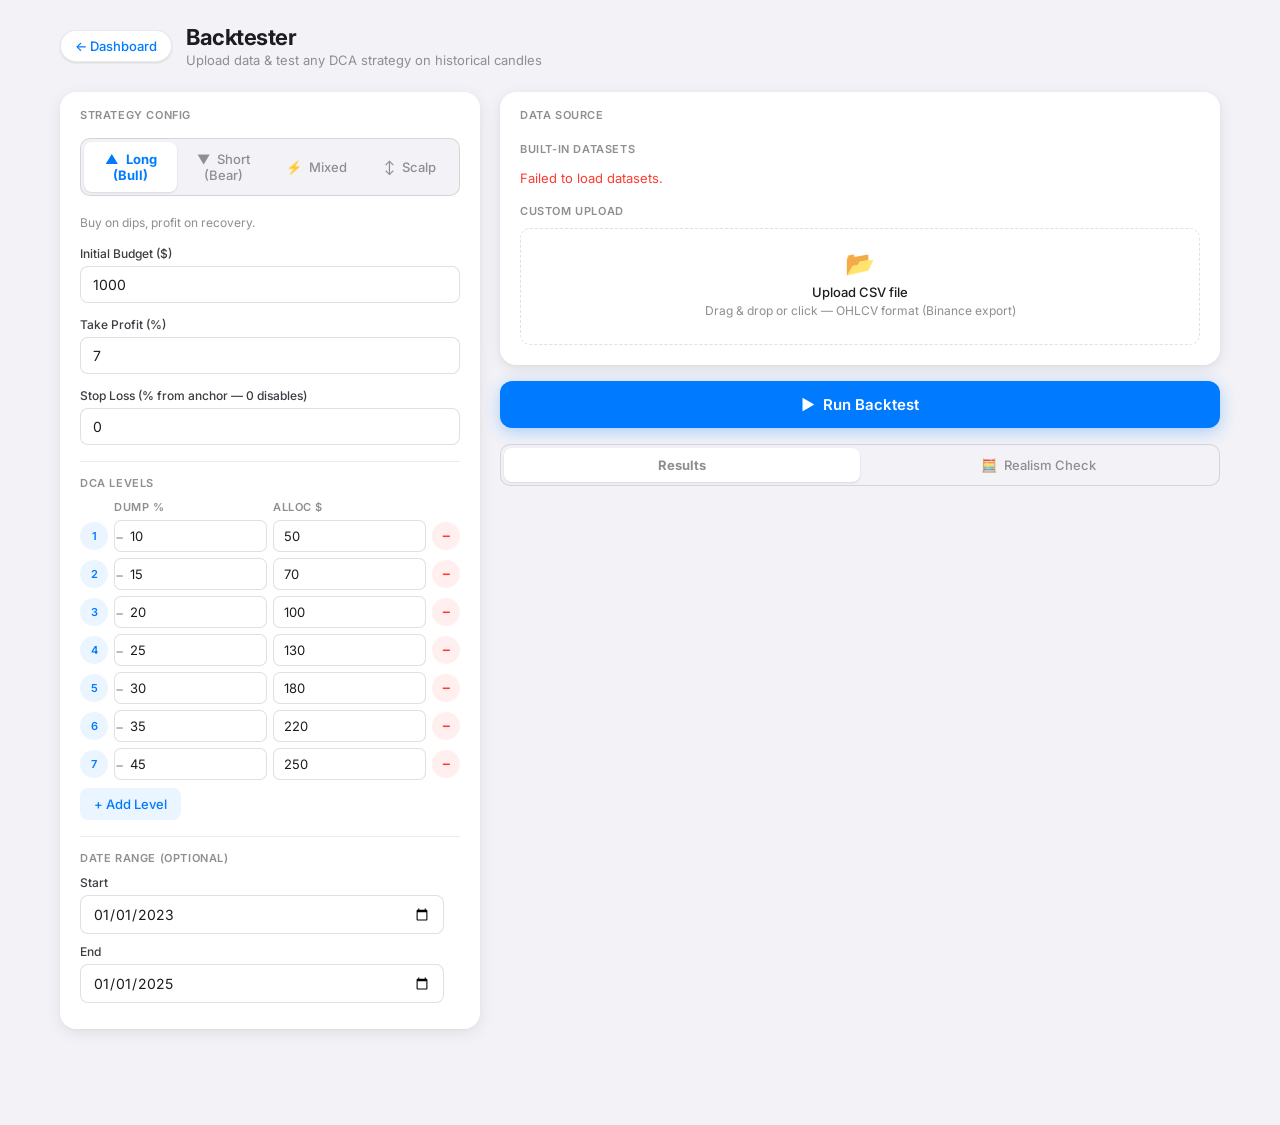
==== commit 154d2555: "Add Realism Check tab to the Backtester Adds a new "Realism Check" sub-tab to the Backtesting page t" ====
--- a/web/templates/backtest.html
+++ b/web/templates/backtest.html
@@ -843,6 +843,14 @@
         </button>
       </div>
 
+      <!-- Results / Realism Tabs -->
+      <div class="mode-toggle-wrap">
+        <div class="mode-toggle">
+          <button class="mode-btn active" id="tab-btn-results" onclick="setResultsTab('results')">Results</button>
+          <button class="mode-btn" id="tab-btn-realism" onclick="setResultsTab('realism')">&#129518;&ensp;Realism Check</button>
+        </div>
+      </div>
+
       <!-- Error Banner -->
       <div class="error-banner" id="error-banner" style="display:none"></div>
 
@@ -936,6 +944,87 @@
           </div>
         </div>
 
+      </div>
+
+      <!-- ══ REALISM CHECK SECTION ══ -->
+      <div id="realism-section" style="display:none">
+        <div class="panel">
+          <div class="panel-head">Realism Check Settings</div>
+          <div class="panel-body">
+            <div class="form-group">
+              <label>Round-trip cost % (fees + slippage, deducted from every trade)</label>
+              <input type="number" id="realism-fee" value="0.1" min="0" step="0.05">
+            </div>
+
+            <div style="border-top:1px solid var(--border);margin:16px 0 14px;"></div>
+
+            <div class="section-title">Walk-Forward Split (optional — leave all four blank to auto-split the date range in half)</div>
+            <div class="form-row">
+              <div class="form-group">
+                <label>In-Sample Start</label>
+                <input type="date" id="realism-is-start">
+              </div>
+              <div class="form-group">
+                <label>In-Sample End</label>
+                <input type="date" id="realism-is-end">
+              </div>
+            </div>
+            <div class="form-row">
+              <div class="form-group">
+                <label>Out-of-Sample Start</label>
+                <input type="date" id="realism-oos-start">
+              </div>
+              <div class="form-group">
+                <label>Out-of-Sample End</label>
+                <input type="date" id="realism-oos-end">
+              </div>
+            </div>
+
+            <button class="run-btn" id="realism-run-btn" onclick="runRealismCheck()" style="margin-bottom:0">
+              <span id="realism-run-btn-text">&#9654;&ensp;Run Realism Check</span>
+              <div class="spinner" id="realism-spinner" style="display:none"></div>
+            </button>
+          </div>
+        </div>
+
+        <!-- Realism Error Banner -->
+        <div class="error-banner" id="realism-error" style="display:none"></div>
+
+        <!-- Realism Results -->
+        <div id="realism-results" style="display:none">
+
+          <!-- Sample-size banner -->
+          <div class="warnings-box" id="realism-n-banner" style="display:none"></div>
+
+          <!-- Gross vs Net ROI -->
+          <div class="stats-grid" id="realism-stats-grid"></div>
+
+          <!-- Buy & Hold comparison -->
+          <div class="panel">
+            <div class="panel-head">Strategy vs Buy &amp; Hold</div>
+            <div class="panel-body" style="padding:0">
+              <div style="overflow-x:auto">
+                <table class="comparison-table" id="realism-bh-table"></table>
+              </div>
+            </div>
+          </div>
+
+          <!-- Walk-forward table -->
+          <div class="panel">
+            <div class="panel-head">Walk-Forward Split — In-Sample vs Out-of-Sample</div>
+            <div class="panel-body" style="padding:0">
+              <div style="overflow-x:auto">
+                <table class="comparison-table" id="realism-wf-table"></table>
+              </div>
+            </div>
+          </div>
+          <div class="warnings-box" id="realism-overfit-warning" style="display:none"></div>
+
+          <!-- Risk metrics -->
+          <div class="section-title">Risk Metrics (Net of Fees)</div>
+          <div class="stats-grid" id="realism-risk-grid"></div>
+
+        </div>
       </div>
 
     </main>
@@ -2260,6 +2349,258 @@
     </tr>${detailHtml}`;
   }).join('');
 }
+
+// ── Realism Check (cost-adjusted, risk-aware view) ───────────────────────────
+function setResultsTab(tab) {
+  document.getElementById('tab-btn-results').classList.toggle('active', tab === 'results');
+  document.getElementById('tab-btn-realism').classList.toggle('active', tab === 'realism');
+
+  const resultsEl    = document.getElementById('results-section');
+  const comparisonEl = document.getElementById('comparison-panel');
+  const realismEl    = document.getElementById('realism-section');
+
+  if (tab === 'realism') {
+    resultsEl.dataset.realismHidden    = resultsEl.style.display;
+    comparisonEl.dataset.realismHidden = comparisonEl.style.display;
+    resultsEl.style.display    = 'none';
+    comparisonEl.style.display = 'none';
+    realismEl.style.display    = 'block';
+  } else {
+    realismEl.style.display = 'none';
+    if (resultsEl.dataset.realismHidden !== undefined) {
+      resultsEl.style.display = resultsEl.dataset.realismHidden;
+    }
+    if (comparisonEl.dataset.realismHidden !== undefined) {
+      comparisonEl.style.display = comparisonEl.dataset.realismHidden;
+    }
+  }
+}
+
+function buildRealismParams() {
+  let params;
+  if (currentMode === 'mixed') {
+    params = {
+      mode:                'mixed',
+      initial_budget:      parseFloat(document.getElementById('cfg-budget').value),
+      bull_config:         getBullConfig(),
+      bear_config:         getBearConfig(),
+      use_entry_indicator: document.getElementById('use-entry-indicator').checked,
+      rsi_overbought:      parseFloat(document.getElementById('rsi-overbought').value) || 70,
+      rsi_oversold:        parseFloat(document.getElementById('rsi-oversold').value)   || 30,
+    };
+  } else if (currentMode === 'scalp') {
+    params = {
+      mode:                'mr_scalp',
+      initial_budget:      parseFloat(document.getElementById('cfg-budget').value),
+      take_profit_percent: parseFloat(document.getElementById('scalp-tp').value),
+      stop_loss_percent:   parseFloat(document.getElementById('scalp-sl').value),
+      position_size:       parseFloat(document.getElementById('scalp-position-size').value),
+      ema_fast:            parseInt(document.getElementById('scalp-ema-fast').value, 10),
+      ema_slow:            parseInt(document.getElementById('scalp-ema-slow').value, 10),
+      rsi_period:          parseInt(document.getElementById('scalp-rsi-period').value, 10),
+      rsi_long_level:      parseFloat(document.getElementById('scalp-rsi-long').value),
+      rsi_short_level:     parseFloat(document.getElementById('scalp-rsi-short').value),
+      allow_short:         document.getElementById('scalp-allow-short').checked,
+    };
+  } else {
+    const { levels, allocs } = getLevels();
+    params = {
+      mode:                currentMode,
+      initial_budget:      parseFloat(document.getElementById('cfg-budget').value),
+      dca_levels:          levels,
+      dca_allocations:     allocs,
+      take_profit_percent: parseFloat(document.getElementById('cfg-tp').value),
+      stop_loss_percent:   parseFloat(document.getElementById('cfg-sl').value),
+    };
+  }
+
+  params.start_date = document.getElementById('cfg-start').value || null;
+  params.end_date   = document.getElementById('cfg-end').value   || null;
+  params.dataset    = selectedDataset;
+  params.fee_pct    = parseFloat(document.getElementById('realism-fee').value) || 0;
+  params.is_start   = document.getElementById('realism-is-start').value  || null;
+  params.is_end     = document.getElementById('realism-is-end').value    || null;
+  params.oos_start  = document.getElementById('realism-oos-start').value || null;
+  params.oos_end    = document.getElementById('realism-oos-end').value   || null;
+
+  return params;
+}
+
+async function runRealismCheck() {
+  const btn     = document.getElementById('realism-run-btn');
+  const spinner = document.getElementById('realism-spinner');
+  const btnText = document.getElementById('realism-run-btn-text');
+  const errEl   = document.getElementById('realism-error');
+  errEl.style.display = 'none';
+
+  if (!selectedDataset && !uploadedFile) {
+    errEl.textContent = 'Please select a dataset or upload a CSV file.';
+    errEl.style.display = 'block';
+    return;
+  }
+  if (currentMode !== 'mixed' && !getLevels().levels.length) {
+    errEl.textContent = 'Add at least one DCA level.';
+    errEl.style.display = 'block';
+    return;
+  }
+
+  const params = buildRealismParams();
+
+  btn.disabled = true;
+  btnText.textContent = 'Running…';
+  spinner.style.display = 'block';
+  document.getElementById('realism-results').style.display = 'none';
+
+  try {
+    let res;
+    if (uploadedFile) {
+      const form = new FormData();
+      form.append('params', JSON.stringify(params));
+      form.append('csv_file', uploadedFile);
+      res = await fetch('/api/backtest/realism', { method: 'POST', body: form });
+    } else {
+      res = await fetch('/api/backtest/realism', {
+        method: 'POST',
+        headers: { 'Content-Type': 'application/json' },
+        body: JSON.stringify(params),
+      });
+    }
+
+    const raw = await res.text();
+    let data;
+    try {
+      data = JSON.parse(raw);
+    } catch (_) {
+      errEl.textContent = 'Server error (non-JSON response). The server may be restarting or missing a dependency. Check the VPS logs.';
+      errEl.style.display = 'block';
+      return;
+    }
+    if (!res.ok || !data.ok) {
+      errEl.textContent = data.error || 'Realism check failed.';
+      errEl.style.display = 'block';
+      return;
+    }
+
+    renderRealismResults(data);
+  } catch (e) {
+    errEl.textContent = 'Request failed: ' + e.message;
+    errEl.style.display = 'block';
+  } finally {
+    btn.disabled = false;
+    btnText.textContent = '▶ Run Realism Check';
+    spinner.style.display = 'none';
+  }
+}
+
+function renderRealismResults(data) {
+  document.getElementById('realism-results').style.display = 'block';
+
+  // ── Sample-size banner ──
+  const nBanner = document.getElementById('realism-n-banner');
+  nBanner.style.display = 'block';
+  if (data.low_sample_size) {
+    nBanner.style.background  = 'var(--orange-bg)';
+    nBanner.style.borderColor = 'rgba(255,149,0,.25)';
+    nBanner.innerHTML = `<strong>Low sample size (N=${data.trade_count})</strong> — results are statistically inconclusive, treat with caution.`;
+  } else {
+    nBanner.style.background  = 'var(--green-bg)';
+    nBanner.style.borderColor = 'rgba(52,199,89,.25)';
+    nBanner.innerHTML = `Total trades (N): <strong>${data.trade_count}</strong> — sample size is large enough for a basic read.`;
+  }
+
+  // ── Gross vs Net ROI ──
+  const gross = data.gross, net = data.net;
+  const grossSign = gross.roi_pct >= 0 ? '+' : '-';
+  const netSign   = net.roi_pct   >= 0 ? '+' : '-';
+  const costDrag  = gross.roi_pct - net.roi_pct; // >= 0 for fee_pct >= 0
+
+  document.getElementById('realism-stats-grid').innerHTML = `
+    <div class="stat-card blue">
+      <div class="stat-label">Gross ROI</div>
+      <div class="stat-val ${gross.roi_pct >= 0 ? 'green' : 'red'}">${grossSign}${fmt(gross.roi_pct)}%</div>
+      <div class="stat-sub">Before fees/slippage</div>
+    </div>
+    <div class="stat-card ${net.roi_pct >= 0 ? 'green' : 'red'}">
+      <div class="stat-label">Net ROI</div>
+      <div class="stat-val ${net.roi_pct >= 0 ? 'green' : 'red'}">${netSign}${fmt(net.roi_pct)}%</div>
+      <div class="stat-sub">After ${fmt(data.fee_pct)}% round-trip cost</div>
+    </div>
+    <div class="stat-card orange">
+      <div class="stat-label">Cost Drag</div>
+      <div class="stat-val orange">-${fmt(costDrag)}%</div>
+      <div class="stat-sub">Gross &rarr; Net ROI difference</div>
+    </div>
+  `;
+
+  // ── Buy & Hold comparison ──
+  const bhTable = document.getElementById('realism-bh-table');
+  if (data.buy_and_hold_roi_pct === null) {
+    bhTable.innerHTML = `<tr><td style="color:var(--muted)">No close-price data available for a buy-and-hold comparison.</td></tr>`;
+  } else {
+    const bh = data.buy_and_hold_roi_pct;
+    const stratWins = net.roi_pct > bh;
+    const bhWins    = bh > net.roi_pct;
+    bhTable.innerHTML = `
+      <tr><th>Metric</th><th class="comparison-col-header">Strategy Net ROI</th><th class="comparison-col-header">Buy &amp; Hold ROI</th></tr>
+      <tr>
+        <td>Return over tested range</td>
+        <td class="${stratWins ? 'better' : ''}">${netSign}${fmt(net.roi_pct)}%</td>
+        <td class="${bhWins ? 'better' : ''}">${bh >= 0 ? '+' : '-'}${fmt(bh)}%</td>
+      </tr>
+    `;
+  }
+
+  // ── Walk-forward split ──
+  const wfTable = document.getElementById('realism-wf-table');
+  const wfWarn  = document.getElementById('realism-overfit-warning');
+  const wf = data.walk_forward;
+  if (!wf.in_sample || !wf.out_of_sample) {
+    wfTable.innerHTML = `<tr><td style="color:var(--muted)">${wf.error || 'Walk-forward split unavailable.'}</td></tr>`;
+    wfWarn.style.display = 'none';
+  } else {
+    const is = wf.in_sample, oos = wf.out_of_sample;
+    const isSign  = is.roi_pct  >= 0 ? '+' : '-';
+    const oosSign = oos.roi_pct >= 0 ? '+' : '-';
+    const oosCls  = wf.overfit_warning ? 'worse' : '';
+    wfTable.innerHTML = `
+      <tr><th>Metric</th><th class="comparison-col-header">In-Sample</th><th class="comparison-col-header">Out-of-Sample</th></tr>
+      <tr><td>Date Range</td><td>${is.range.start.slice(0,10)} &rarr; ${is.range.end.slice(0,10)}</td><td>${oos.range.start.slice(0,10)} &rarr; ${oos.range.end.slice(0,10)}</td></tr>
+      <tr><td>ROI %</td><td>${isSign}${fmt(is.roi_pct)}%</td><td class="${oosCls}">${oosSign}${fmt(oos.roi_pct)}%</td></tr>
+      <tr><td>Win Rate</td><td>${fmt(is.win_rate)}%</td><td>${fmt(oos.win_rate)}%</td></tr>
+      <tr><td>Max Drawdown</td><td>${fmt(is.max_drawdown_pct)}%</td><td>${fmt(oos.max_drawdown_pct)}%</td></tr>
+      <tr><td>Trade Count</td><td>${is.trade_count}</td><td>${oos.trade_count}</td></tr>
+    `;
+    if (wf.overfit_warning) {
+      wfWarn.style.display = 'block';
+      wfWarn.style.background  = 'var(--red-bg)';
+      wfWarn.style.borderColor  = 'rgba(255,59,48,.25)';
+      wfWarn.style.color = 'var(--red)';
+      wfWarn.innerHTML = `<strong>Overfit warning:</strong> out-of-sample ROI (${oosSign}${fmt(oos.roi_pct)}%) is less than half of in-sample ROI (${isSign}${fmt(is.roi_pct)}%). This strategy config may be overfit to the in-sample period.`;
+    } else {
+      wfWarn.style.display = 'none';
+    }
+  }
+
+  // ── Risk metrics (net of fees) ──
+  const risk = data.risk;
+  document.getElementById('realism-risk-grid').innerHTML = `
+    <div class="stat-card red">
+      <div class="stat-label">Max Drawdown</div>
+      <div class="stat-val red">${fmt(risk.max_drawdown_pct)}%</div>
+      <div class="stat-sub">Peak-to-trough equity decline (net)</div>
+    </div>
+    <div class="stat-card orange">
+      <div class="stat-label">Longest Losing Streak</div>
+      <div class="stat-val orange">${risk.longest_losing_streak}</div>
+      <div class="stat-sub">Consecutive losing trades</div>
+    </div>
+    <div class="stat-card blue">
+      <div class="stat-label">Longest Time Underwater</div>
+      <div class="stat-val blue">${fmt(risk.longest_underwater_days)}d</div>
+      <div class="stat-sub">From an equity peak until recovered</div>
+    </div>
+  `;
+}
 </script>
 </body>
 </html>
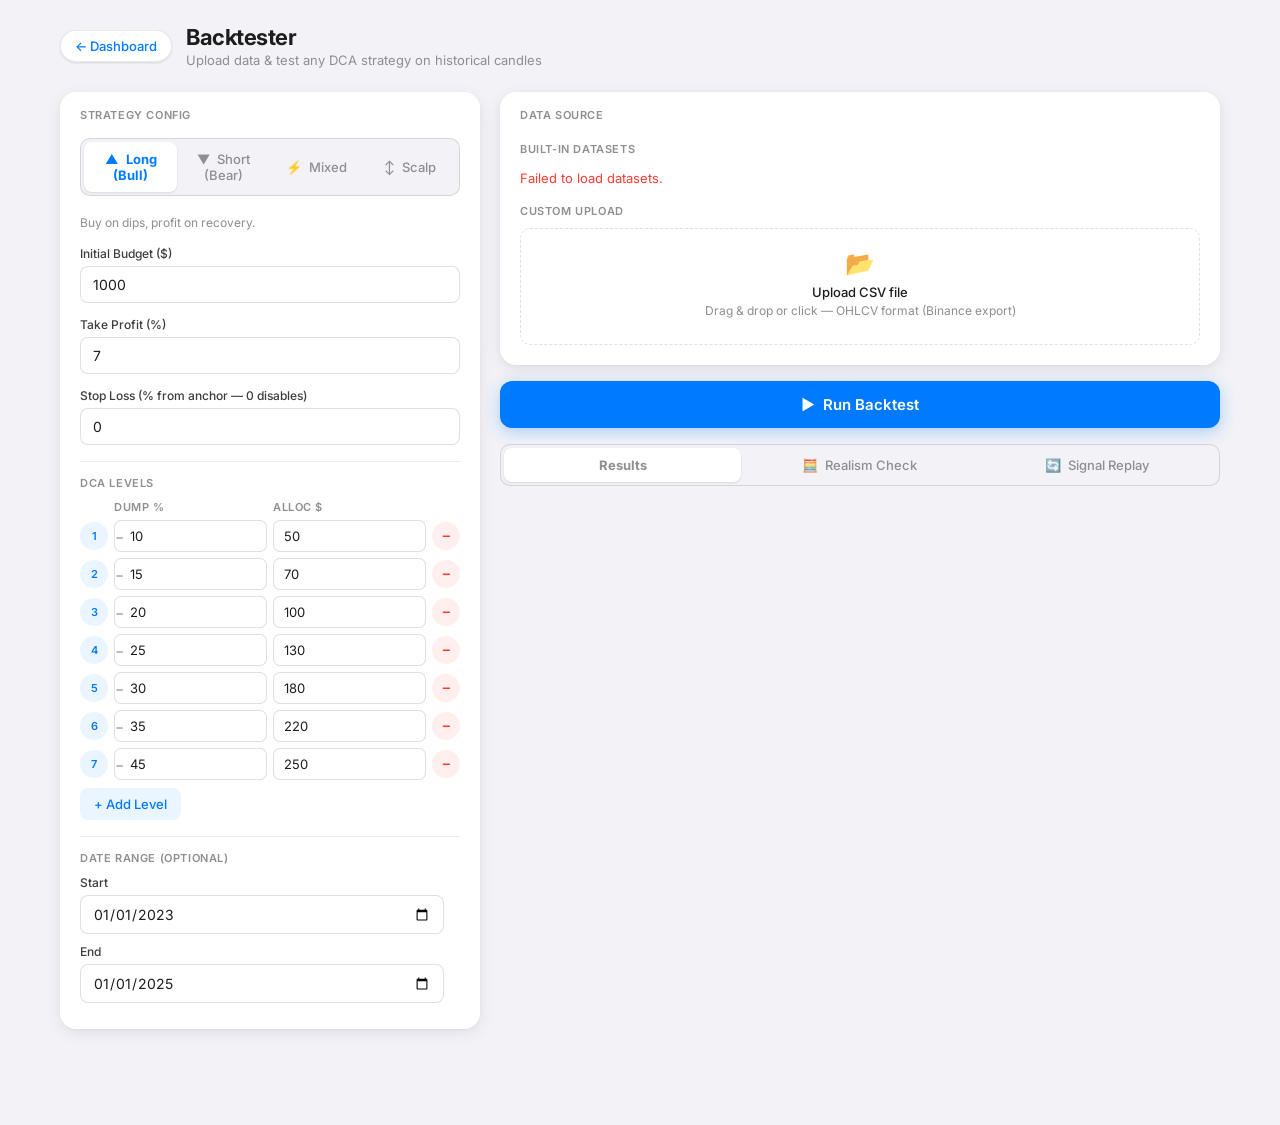
==== commit 117648e7: "Add Signal Replay panel for point-in-time testing of regime_live's verdicts New /api/backtest/replay" ====
--- a/web/templates/backtest.html
+++ b/web/templates/backtest.html
@@ -426,6 +426,33 @@
   }
   .warnings-box strong { color: var(--orange); }
 
+  /* ── SIGNAL REPLAY ── */
+  .replay-guess-row { display: flex; gap: 10px; flex-wrap: wrap; }
+  .replay-guess-btn {
+    flex: 1; min-width: 120px; padding: 14px;
+    border-radius: var(--radius); border: 1.5px solid var(--border2);
+    cursor: pointer; font-size: 14px; font-weight: 600; font-family: inherit;
+    background: var(--surface); color: var(--text); transition: all .15s;
+  }
+  .replay-guess-btn:hover { opacity: .8; }
+  .replay-guess-btn.long  { color: var(--blue);  border-color: var(--blue); }
+  .replay-guess-btn.short { color: var(--red);   border-color: var(--red); }
+  .replay-guess-btn.wait  { color: var(--muted); border-color: var(--border2); }
+  .replay-guess-btn.selected.long  { background: var(--blue-bg); }
+  .replay-guess-btn.selected.short { background: var(--red-bg); }
+  .replay-guess-btn.selected.wait  { background: var(--surface2); }
+  .replay-verdict-badge {
+    display: inline-block; padding: 6px 16px; border-radius: 99px;
+    font-size: 18px; font-weight: 700; letter-spacing: .3px; margin: 4px 0 2px;
+  }
+  .replay-verdict-badge.long  { background: var(--blue-bg);  color: var(--blue); }
+  .replay-verdict-badge.short { background: var(--red-bg);   color: var(--red); }
+  .replay-verdict-badge.wait  { background: var(--surface2); color: var(--muted); }
+  .replay-summary-line {
+    font-size: 13px; padding: 14px 16px; border-radius: var(--radius);
+    background: var(--surface2); line-height: 1.7;
+  }
+
   /* ── ENTRY INDICATOR TOGGLE ── */
   .indicator-toggle-row {
     display: flex; align-items: center; justify-content: space-between;
@@ -848,6 +875,7 @@
         <div class="mode-toggle">
           <button class="mode-btn active" id="tab-btn-results" onclick="setResultsTab('results')">Results</button>
           <button class="mode-btn" id="tab-btn-realism" onclick="setResultsTab('realism')">&#129518;&ensp;Realism Check</button>
+          <button class="mode-btn" id="tab-btn-replay" onclick="setResultsTab('replay')">&#128260;&ensp;Signal Replay</button>
         </div>
       </div>
 
@@ -1024,6 +1052,90 @@
           <div class="section-title">Risk Metrics (Net of Fees)</div>
           <div class="stats-grid" id="realism-risk-grid"></div>
 
+        </div>
+      </div>
+
+      <!-- ══ SIGNAL REPLAY SECTION ══ -->
+      <div id="replay-section" style="display:none">
+        <div class="panel">
+          <div class="panel-head">Signal Replay Settings</div>
+          <div class="panel-body">
+            <div style="font-size:12px;color:var(--muted);margin-bottom:14px;line-height:1.6">
+              Pick a historical moment T. The system verdict is computed using <strong>only</strong>
+              candles that closed at or before T (this is core.regime_live's live signal logic,
+              replayed via signal_lab/signal_fn.py) — no future data is ever used.
+            </div>
+            <div class="form-row">
+              <div class="form-group">
+                <label>Symbol</label>
+                <input type="text" id="replay-symbol" value="BTCUSDT" placeholder="BTCUSDT">
+              </div>
+              <div class="form-group">
+                <label>Interval</label>
+                <select id="replay-interval">
+                  <option value="1h">1h</option>
+                  <option value="2h">2h</option>
+                  <option value="4h" selected>4h</option>
+                  <option value="6h">6h</option>
+                  <option value="12h">12h</option>
+                  <option value="1d">1d</option>
+                </select>
+              </div>
+            </div>
+            <div class="form-row">
+              <div class="form-group">
+                <label>Moment T (date &amp; time, UTC)</label>
+                <input type="datetime-local" id="replay-datetime">
+              </div>
+              <div class="form-group">
+                <label>Lookahead (candles after T)</label>
+                <input type="number" id="replay-lookahead" value="6" min="1" max="100">
+              </div>
+            </div>
+
+            <button class="run-btn" id="replay-run-btn" onclick="runReplay()" style="margin-bottom:0">
+              <span id="replay-run-btn-text">&#9654;&ensp;Get Verdict</span>
+              <div class="spinner" id="replay-spinner" style="display:none"></div>
+            </button>
+          </div>
+        </div>
+
+        <!-- Replay Error Banner -->
+        <div class="error-banner" id="replay-error" style="display:none"></div>
+
+        <!-- Step A — your guess -->
+        <div class="panel" id="replay-guess-panel" style="display:none">
+          <div class="panel-head">Step 1 &mdash; What's Your Call?</div>
+          <div class="panel-body">
+            <div style="font-size:13px;color:var(--text2);margin-bottom:12px">
+              Using only data up to and including <strong id="replay-t-label"></strong>, what would you do?
+            </div>
+            <div class="replay-guess-row">
+              <button class="replay-guess-btn long" id="replay-guess-long" onclick="recordGuess('LONG')">I'd go LONG</button>
+              <button class="replay-guess-btn short" id="replay-guess-short" onclick="recordGuess('SHORT')">I'd go SHORT</button>
+              <button class="replay-guess-btn wait" id="replay-guess-wait" onclick="recordGuess('WAIT')">I'd WAIT</button>
+            </div>
+          </div>
+        </div>
+
+        <!-- Step B — system verdict -->
+        <div class="panel" id="replay-verdict-panel" style="display:none">
+          <div class="panel-head">Step 2 &mdash; System Verdict</div>
+          <div class="panel-body">
+            <div class="stats-grid" id="replay-verdict-grid"></div>
+            <button class="run-btn" id="replay-reveal-btn" onclick="revealOutcome()" style="margin-top:14px;margin-bottom:0">
+              &#128065;&ensp;Reveal Outcome
+            </button>
+          </div>
+        </div>
+
+        <!-- Step C — outcome -->
+        <div class="panel" id="replay-outcome-panel" style="display:none">
+          <div class="panel-head">Step 3 &mdash; What Actually Happened</div>
+          <div class="panel-body">
+            <div class="stats-grid" id="replay-outcome-grid"></div>
+            <div id="replay-summary" style="margin-top:14px"></div>
+          </div>
         </div>
       </div>
 
@@ -2354,25 +2466,31 @@
 function setResultsTab(tab) {
   document.getElementById('tab-btn-results').classList.toggle('active', tab === 'results');
   document.getElementById('tab-btn-realism').classList.toggle('active', tab === 'realism');
+  document.getElementById('tab-btn-replay').classList.toggle('active', tab === 'replay');
 
   const resultsEl    = document.getElementById('results-section');
   const comparisonEl = document.getElementById('comparison-panel');
   const realismEl    = document.getElementById('realism-section');
-
-  if (tab === 'realism') {
-    resultsEl.dataset.realismHidden    = resultsEl.style.display;
-    comparisonEl.dataset.realismHidden = comparisonEl.style.display;
-    resultsEl.style.display    = 'none';
-    comparisonEl.style.display = 'none';
-    realismEl.style.display    = 'block';
-  } else {
+  const replayEl     = document.getElementById('replay-section');
+
+  if (tab === 'results') {
     realismEl.style.display = 'none';
+    replayEl.style.display  = 'none';
     if (resultsEl.dataset.realismHidden !== undefined) {
       resultsEl.style.display = resultsEl.dataset.realismHidden;
     }
     if (comparisonEl.dataset.realismHidden !== undefined) {
       comparisonEl.style.display = comparisonEl.dataset.realismHidden;
     }
+  } else {
+    if (resultsEl.style.display !== 'none') {
+      resultsEl.dataset.realismHidden    = resultsEl.style.display;
+      comparisonEl.dataset.realismHidden = comparisonEl.style.display;
+    }
+    resultsEl.style.display    = 'none';
+    comparisonEl.style.display = 'none';
+    realismEl.style.display = (tab === 'realism') ? 'block' : 'none';
+    replayEl.style.display  = (tab === 'replay')  ? 'block' : 'none';
   }
 }
 
@@ -2601,6 +2719,174 @@
     </div>
   `;
 }
+
+// ── Signal Replay (test core.regime_live's signal logic at a point in time) ─
+let replayResult = null;
+let replayGuess  = null;
+
+function setReplayStep(step) {
+  document.getElementById('replay-guess-panel').style.display   = step >= 1 ? 'block' : 'none';
+  document.getElementById('replay-verdict-panel').style.display = step >= 2 ? 'block' : 'none';
+  document.getElementById('replay-outcome-panel').style.display = step >= 3 ? 'block' : 'none';
+}
+
+async function runReplay() {
+  const btn     = document.getElementById('replay-run-btn');
+  const spinner = document.getElementById('replay-spinner');
+  const btnText = document.getElementById('replay-run-btn-text');
+  const errEl   = document.getElementById('replay-error');
+  errEl.style.display = 'none';
+  setReplayStep(0);
+  replayResult = null;
+  replayGuess  = null;
+  document.querySelectorAll('.replay-guess-btn').forEach(b => b.classList.remove('selected'));
+
+  const symbol      = document.getElementById('replay-symbol').value.trim().toUpperCase();
+  const interval    = document.getElementById('replay-interval').value;
+  const dtVal       = document.getElementById('replay-datetime').value; // "YYYY-MM-DDTHH:MM"
+  const lookaheadN  = parseInt(document.getElementById('replay-lookahead').value, 10) || 6;
+
+  if (!symbol) {
+    errEl.textContent = 'Please enter a symbol (e.g. BTCUSDT).';
+    errEl.style.display = 'block';
+    return;
+  }
+  if (!dtVal) {
+    errEl.textContent = 'Please pick a date and time for moment T.';
+    errEl.style.display = 'block';
+    return;
+  }
+
+  btn.disabled = true;
+  btnText.textContent = 'Fetching…';
+  spinner.style.display = 'block';
+
+  try {
+    const res = await fetch('/api/backtest/replay', {
+      method: 'POST',
+      headers: { 'Content-Type': 'application/json' },
+      body: JSON.stringify({
+        symbol,
+        interval,
+        datetime: dtVal + ':00Z',  // datetime-local has no TZ — treat the picked value as UTC
+        lookahead_n: lookaheadN,
+      }),
+    });
+
+    const raw = await res.text();
+    let data;
+    try {
+      data = JSON.parse(raw);
+    } catch (_) {
+      errEl.textContent = 'Server error (non-JSON response). The server may be restarting or missing a dependency.';
+      errEl.style.display = 'block';
+      return;
+    }
+    if (!res.ok || !data.ok) {
+      errEl.textContent = data.error || 'Replay failed.';
+      errEl.style.display = 'block';
+      return;
+    }
+
+    replayResult = data;
+    document.getElementById('replay-t-label').textContent = new Date(data.t_actual_close_iso).toUTCString();
+    setReplayStep(1);
+  } catch (e) {
+    errEl.textContent = 'Request failed: ' + e.message;
+    errEl.style.display = 'block';
+  } finally {
+    btn.disabled = false;
+    btnText.textContent = '▶ Get Verdict';
+    spinner.style.display = 'none';
+  }
+}
+
+function recordGuess(choice) {
+  if (!replayResult) return;
+  replayGuess = choice;
+  document.querySelectorAll('.replay-guess-btn').forEach(b => b.classList.remove('selected'));
+  document.getElementById('replay-guess-' + choice.toLowerCase()).classList.add('selected');
+
+  const v = replayResult.verdict; // 'LONG' | 'SHORT' | 'WAIT'
+  const vClass = v.toLowerCase();
+  const vCardColor = v === 'LONG' ? 'blue' : (v === 'SHORT' ? 'red' : '');
+
+  document.getElementById('replay-verdict-grid').innerHTML = `
+    <div class="stat-card ${vCardColor}">
+      <div class="stat-label">System Verdict</div>
+      <div class="replay-verdict-badge ${vClass}">${v}</div>
+      <div class="stat-sub">${replayResult.regime} regime &bull; mode ${replayResult.active_mode}</div>
+    </div>
+    <div class="stat-card">
+      <div class="stat-label">Entry Score</div>
+      <div class="stat-val">${replayResult.entry_score} / 5</div>
+      <div class="stat-sub">${replayResult.entry_signals.length ? replayResult.entry_signals.join(', ') : 'no entry signals fired'}</div>
+    </div>
+    <div class="stat-card">
+      <div class="stat-label">Regime Score</div>
+      <div class="stat-val">${replayResult.score}</div>
+      <div class="stat-sub">${replayResult.warmup_ok ? `${replayResult.history_candles} candles of history used` : 'WARMUP — fewer than 200 candles available'}</div>
+    </div>
+  `;
+  setReplayStep(2);
+}
+
+function verdictOutcomeCorrect(verdict, outcome) {
+  if (verdict === 'LONG')  return outcome.long_correct;
+  if (verdict === 'SHORT') return outcome.short_correct;
+  return null; // WAIT — no directional call to grade
+}
+
+function revealOutcome() {
+  if (!replayResult) return;
+  const o     = replayResult.outcome;
+  const grid  = document.getElementById('replay-outcome-grid');
+  const summary = document.getElementById('replay-summary');
+
+  if (!o) {
+    grid.innerHTML = `<div class="stat-card"><div class="stat-sub">Not enough candles after T are available yet to reveal an outcome.</div></div>`;
+    summary.innerHTML = '';
+    setReplayStep(3);
+    return;
+  }
+
+  const sign      = o.pct_move >= 0 ? '+' : '-';
+  const direction = o.pct_move > 0 ? 'UP' : (o.pct_move < 0 ? 'DOWN' : 'FLAT');
+  const moveClass = o.pct_move > 0 ? 'green' : (o.pct_move < 0 ? 'red' : '');
+
+  grid.innerHTML = `
+    <div class="stat-card">
+      <div class="stat-label">Price at T</div>
+      <div class="stat-val">$${fmt(o.price_at_t)}</div>
+    </div>
+    <div class="stat-card">
+      <div class="stat-label">Price at T+${o.candles_available}</div>
+      <div class="stat-val">$${fmt(o.price_at_t_plus_n)}</div>
+      <div class="stat-sub">${o.candles_available < o.candles_requested ? `only ${o.candles_available}/${o.candles_requested} candles available so far` : `${o.candles_available} candles after T`}</div>
+    </div>
+    <div class="stat-card ${moveClass}">
+      <div class="stat-label">Move</div>
+      <div class="stat-val ${moveClass}">${sign}${fmt(Math.abs(o.pct_move))}%</div>
+      <div class="stat-sub">${direction}</div>
+    </div>
+  `;
+
+  const v = replayResult.verdict;
+  const agree = (replayGuess === v);
+  const sysCorrect   = verdictOutcomeCorrect(v, o);
+  const guessCorrect = verdictOutcomeCorrect(replayGuess, o);
+  const describe = (c) => c === null ? 'made no directional call (WAIT)' : (c ? 'was directionally <strong>correct</strong>' : 'was directionally <strong>wrong</strong>');
+
+  summary.innerHTML = `
+    <div class="replay-summary-line">
+      You guessed <strong>${replayGuess}</strong>, the system said <strong>${v}</strong> &mdash;
+      you ${agree ? '<strong>agreed</strong>' : '<strong>disagreed</strong>'} with the system.<br>
+      Price moved <strong>${sign}${fmt(Math.abs(o.pct_move))}%</strong> (${direction}) over the next ${o.candles_available} candle(s):
+      the system ${describe(sysCorrect)}, your guess ${describe(guessCorrect)}.
+    </div>
+  `;
+  setReplayStep(3);
+}
 </script>
 </body>
 </html>
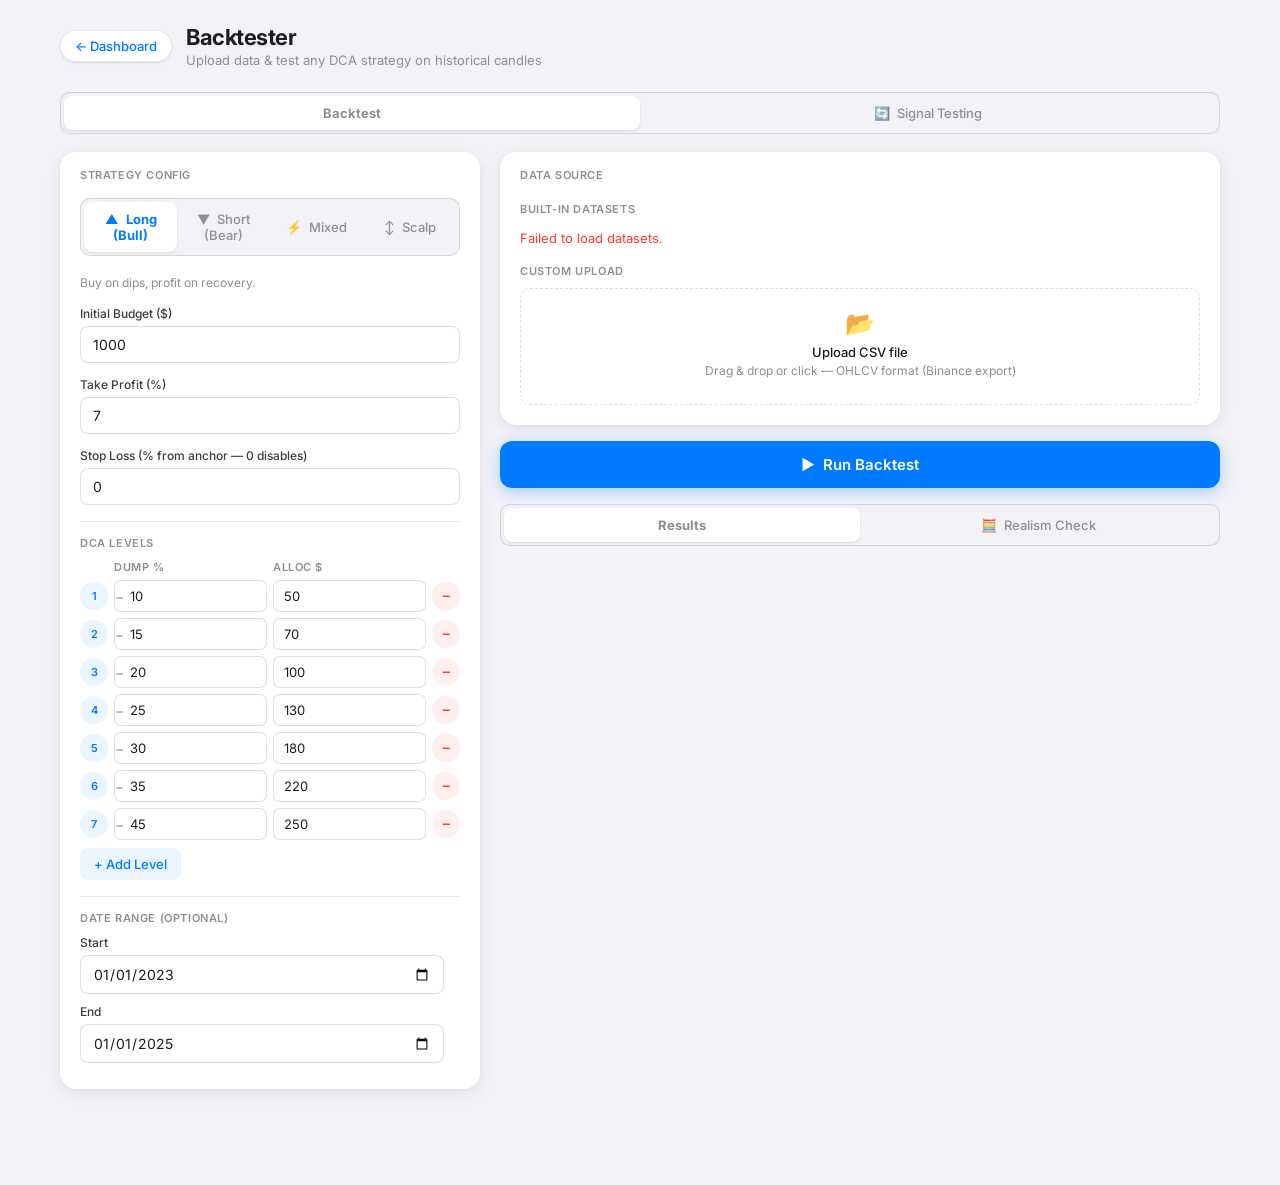
==== commit 2b72e640: "Add Signal Testing: date-range scan of the live signal logic vs. baselines New header toggle (Backte" ====
--- a/web/templates/backtest.html
+++ b/web/templates/backtest.html
@@ -588,6 +588,14 @@
     </div>
   </header>
 
+  <!-- ══ PAGE MODE TOGGLE ══ -->
+  <div class="mode-toggle-wrap">
+    <div class="mode-toggle">
+      <button class="mode-btn active" id="page-btn-backtest" onclick="setPageMode('backtest')">Backtest</button>
+      <button class="mode-btn" id="page-btn-signal" onclick="setPageMode('signal')">&#128260;&ensp;Signal Testing</button>
+    </div>
+  </div>
+
   <!-- ══ PRESETS ROW ══ -->
   <div class="presets-panel" id="presets-panel" style="display:none">
     <div class="panel-head">Top Strategies from Optimizer <span id="presets-sub" style="font-weight:400;text-transform:none;letter-spacing:0;font-size:11px;color:var(--muted);margin-left:6px"></span></div>
@@ -875,7 +883,6 @@
         <div class="mode-toggle">
           <button class="mode-btn active" id="tab-btn-results" onclick="setResultsTab('results')">Results</button>
           <button class="mode-btn" id="tab-btn-realism" onclick="setResultsTab('realism')">&#129518;&ensp;Realism Check</button>
-          <button class="mode-btn" id="tab-btn-replay" onclick="setResultsTab('replay')">&#128260;&ensp;Signal Replay</button>
         </div>
       </div>
 
@@ -1055,91 +1062,217 @@
         </div>
       </div>
 
-      <!-- ══ SIGNAL REPLAY SECTION ══ -->
-      <div id="replay-section" style="display:none">
+    </main>
+  </div>
+
+  <!-- ══ SIGNAL TESTING (full width) ══ -->
+  <div id="signal-testing-section" style="display:none">
+
+    <!-- Signal Scan / Point-in-Time Test Tabs -->
+    <div class="mode-toggle-wrap">
+      <div class="mode-toggle">
+        <button class="mode-btn active" id="sigtab-btn-scan" onclick="setSignalTab('scan')">Signal Scan</button>
+        <button class="mode-btn" id="sigtab-btn-replay" onclick="setSignalTab('replay')">&#128260;&ensp;Point-in-Time Test</button>
+      </div>
+    </div>
+
+    <!-- ══ SIGNAL SCAN ══ -->
+    <div id="signal-scan-section">
+      <div class="panel">
+        <div class="panel-head">Signal Scan Settings</div>
+        <div class="panel-body">
+          <div style="font-size:12px;color:var(--muted);margin-bottom:14px;line-height:1.6">
+            Walks your live signal logic (signal_lab/signal_fn.py, a standalone copy of
+            core.regime_live) candle-by-candle over the chosen date range — at each step
+            only candles up to that point are visible, exactly as the live engine would have
+            seen it (no future data). Shows every BUY (LONG_NOW) / SELL (SHORT_NOW) signal it
+            would have fired, and how those trades would have performed vs. baselines.
+          </div>
+          <div class="form-row">
+            <div class="form-group">
+              <label>Symbol</label>
+              <input type="text" id="scan-symbol" value="BTCUSDT" placeholder="BTCUSDT">
+            </div>
+            <div class="form-group">
+              <label>Interval</label>
+              <select id="scan-interval">
+                <option value="1h">1h</option>
+                <option value="2h">2h</option>
+                <option value="4h" selected>4h</option>
+                <option value="6h">6h</option>
+                <option value="12h">12h</option>
+                <option value="1d">1d</option>
+              </select>
+            </div>
+          </div>
+          <div class="form-row">
+            <div class="form-group">
+              <label>Start Date</label>
+              <input type="date" id="scan-start">
+            </div>
+            <div class="form-group">
+              <label>End Date</label>
+              <input type="date" id="scan-end">
+            </div>
+          </div>
+          <div class="form-row">
+            <div class="form-group">
+              <label>Take Profit (%)</label>
+              <input type="number" id="scan-tp" value="3" min="0.1" step="0.1">
+            </div>
+            <div class="form-group">
+              <label>Stop Loss (%)</label>
+              <input type="number" id="scan-sl" value="2" min="0.1" step="0.1">
+            </div>
+            <div class="form-group">
+              <label>Horizon (candles)</label>
+              <input type="number" id="scan-horizon" value="12" min="1" max="500" step="1">
+            </div>
+          </div>
+
+          <button class="run-btn" id="scan-run-btn" onclick="runSignalScan()" style="margin-bottom:0">
+            <span id="scan-run-btn-text">&#9654;&ensp;Run Signal Scan</span>
+            <div class="spinner" id="scan-spinner" style="display:none"></div>
+          </button>
+        </div>
+      </div>
+
+      <!-- Scan Error Banner -->
+      <div class="error-banner" id="scan-error" style="display:none"></div>
+
+      <!-- Scan Results -->
+      <div id="scan-results" style="display:none">
+
+        <div class="warnings-box" id="scan-low-sample" style="display:none">
+          &#9888;&ensp;Only <span id="scan-complete-count"></span> completed trade(s) in this
+          range &mdash; results below are <strong>not statistically meaningful</strong>. Try a
+          longer date range or a smaller interval to collect more signals.
+        </div>
+
+        <div class="stats-grid" id="scan-stats-grid"></div>
+
+        <!-- Baseline Comparison -->
         <div class="panel">
-          <div class="panel-head">Signal Replay Settings</div>
-          <div class="panel-body">
-            <div style="font-size:12px;color:var(--muted);margin-bottom:14px;line-height:1.6">
-              Pick a historical moment T. The system verdict is computed using <strong>only</strong>
-              candles that closed at or before T (this is core.regime_live's live signal logic,
-              replayed via signal_lab/signal_fn.py) — no future data is ever used.
-            </div>
-            <div class="form-row">
-              <div class="form-group">
-                <label>Symbol</label>
-                <input type="text" id="replay-symbol" value="BTCUSDT" placeholder="BTCUSDT">
-              </div>
-              <div class="form-group">
-                <label>Interval</label>
-                <select id="replay-interval">
-                  <option value="1h">1h</option>
-                  <option value="2h">2h</option>
-                  <option value="4h" selected>4h</option>
-                  <option value="6h">6h</option>
-                  <option value="12h">12h</option>
-                  <option value="1d">1d</option>
-                </select>
-              </div>
-            </div>
-            <div class="form-row">
-              <div class="form-group">
-                <label>Moment T (date &amp; time, UTC)</label>
-                <input type="datetime-local" id="replay-datetime">
-              </div>
-              <div class="form-group">
-                <label>Lookahead (candles after T)</label>
-                <input type="number" id="replay-lookahead" value="6" min="1" max="100">
-              </div>
-            </div>
-
-            <button class="run-btn" id="replay-run-btn" onclick="runReplay()" style="margin-bottom:0">
-              <span id="replay-run-btn-text">&#9654;&ensp;Get Verdict</span>
-              <div class="spinner" id="replay-spinner" style="display:none"></div>
-            </button>
+          <div class="panel-head">Strategy vs. Baselines (net of fees)</div>
+          <div class="panel-body" style="padding:0">
+            <div style="overflow-x:auto">
+              <table class="comparison-table" id="scan-baseline-table"></table>
+            </div>
           </div>
         </div>
 
-        <!-- Replay Error Banner -->
-        <div class="error-banner" id="replay-error" style="display:none"></div>
-
-        <!-- Step A — your guess -->
-        <div class="panel" id="replay-guess-panel" style="display:none">
-          <div class="panel-head">Step 1 &mdash; What's Your Call?</div>
-          <div class="panel-body">
-            <div style="font-size:13px;color:var(--text2);margin-bottom:12px">
-              Using only data up to and including <strong id="replay-t-label"></strong>, what would you do?
-            </div>
-            <div class="replay-guess-row">
-              <button class="replay-guess-btn long" id="replay-guess-long" onclick="recordGuess('LONG')">I'd go LONG</button>
-              <button class="replay-guess-btn short" id="replay-guess-short" onclick="recordGuess('SHORT')">I'd go SHORT</button>
-              <button class="replay-guess-btn wait" id="replay-guess-wait" onclick="recordGuess('WAIT')">I'd WAIT</button>
+        <!-- Signals Table -->
+        <div class="panel">
+          <div class="panel-head">Signals <span id="scan-signal-count-badge" style="font-weight:400;font-size:11px;color:var(--muted);margin-left:6px"></span></div>
+          <div class="panel-body" style="padding:0">
+            <div class="table-wrap">
+              <table>
+                <thead>
+                  <tr>
+                    <th>#</th>
+                    <th>Entry Time</th>
+                    <th>Side</th>
+                    <th>Regime</th>
+                    <th>Entry Price</th>
+                    <th>Exit Price</th>
+                    <th>Bars Held</th>
+                    <th>Exit Reason</th>
+                    <th>Net P&amp;L %</th>
+                  </tr>
+                </thead>
+                <tbody id="scan-signals-body"></tbody>
+              </table>
             </div>
           </div>
         </div>
 
-        <!-- Step B — system verdict -->
-        <div class="panel" id="replay-verdict-panel" style="display:none">
-          <div class="panel-head">Step 2 &mdash; System Verdict</div>
-          <div class="panel-body">
-            <div class="stats-grid" id="replay-verdict-grid"></div>
-            <button class="run-btn" id="replay-reveal-btn" onclick="revealOutcome()" style="margin-top:14px;margin-bottom:0">
-              &#128065;&ensp;Reveal Outcome
-            </button>
+      </div>
+    </div>
+
+    <!-- ══ POINT-IN-TIME TEST (Signal Replay) ══ -->
+    <div id="replay-section" style="display:none">
+      <div class="panel">
+        <div class="panel-head">Signal Replay Settings</div>
+        <div class="panel-body">
+          <div style="font-size:12px;color:var(--muted);margin-bottom:14px;line-height:1.6">
+            Pick a historical moment T. The system verdict is computed using <strong>only</strong>
+            candles that closed at or before T (this is core.regime_live's live signal logic,
+            replayed via signal_lab/signal_fn.py) — no future data is ever used.
           </div>
+          <div class="form-row">
+            <div class="form-group">
+              <label>Symbol</label>
+              <input type="text" id="replay-symbol" value="BTCUSDT" placeholder="BTCUSDT">
+            </div>
+            <div class="form-group">
+              <label>Interval</label>
+              <select id="replay-interval">
+                <option value="1h">1h</option>
+                <option value="2h">2h</option>
+                <option value="4h" selected>4h</option>
+                <option value="6h">6h</option>
+                <option value="12h">12h</option>
+                <option value="1d">1d</option>
+              </select>
+            </div>
+          </div>
+          <div class="form-row">
+            <div class="form-group">
+              <label>Moment T (date &amp; time, UTC)</label>
+              <input type="datetime-local" id="replay-datetime">
+            </div>
+            <div class="form-group">
+              <label>Lookahead (candles after T)</label>
+              <input type="number" id="replay-lookahead" value="6" min="1" max="100">
+            </div>
+          </div>
+
+          <button class="run-btn" id="replay-run-btn" onclick="runReplay()" style="margin-bottom:0">
+            <span id="replay-run-btn-text">&#9654;&ensp;Get Verdict</span>
+            <div class="spinner" id="replay-spinner" style="display:none"></div>
+          </button>
         </div>
-
-        <!-- Step C — outcome -->
-        <div class="panel" id="replay-outcome-panel" style="display:none">
-          <div class="panel-head">Step 3 &mdash; What Actually Happened</div>
-          <div class="panel-body">
-            <div class="stats-grid" id="replay-outcome-grid"></div>
-            <div id="replay-summary" style="margin-top:14px"></div>
+      </div>
+
+      <!-- Replay Error Banner -->
+      <div class="error-banner" id="replay-error" style="display:none"></div>
+
+      <!-- Step A — your guess -->
+      <div class="panel" id="replay-guess-panel" style="display:none">
+        <div class="panel-head">Step 1 &mdash; What's Your Call?</div>
+        <div class="panel-body">
+          <div style="font-size:13px;color:var(--text2);margin-bottom:12px">
+            Using only data up to and including <strong id="replay-t-label"></strong>, what would you do?
+          </div>
+          <div class="replay-guess-row">
+            <button class="replay-guess-btn long" id="replay-guess-long" onclick="recordGuess('LONG')">I'd go LONG</button>
+            <button class="replay-guess-btn short" id="replay-guess-short" onclick="recordGuess('SHORT')">I'd go SHORT</button>
+            <button class="replay-guess-btn wait" id="replay-guess-wait" onclick="recordGuess('WAIT')">I'd WAIT</button>
           </div>
         </div>
       </div>
 
-    </main>
+      <!-- Step B — system verdict -->
+      <div class="panel" id="replay-verdict-panel" style="display:none">
+        <div class="panel-head">Step 2 &mdash; System Verdict</div>
+        <div class="panel-body">
+          <div class="stats-grid" id="replay-verdict-grid"></div>
+          <button class="run-btn" id="replay-reveal-btn" onclick="revealOutcome()" style="margin-top:14px;margin-bottom:0">
+            &#128065;&ensp;Reveal Outcome
+          </button>
+        </div>
+      </div>
+
+      <!-- Step C — outcome -->
+      <div class="panel" id="replay-outcome-panel" style="display:none">
+        <div class="panel-head">Step 3 &mdash; What Actually Happened</div>
+        <div class="panel-body">
+          <div class="stats-grid" id="replay-outcome-grid"></div>
+          <div id="replay-summary" style="margin-top:14px"></div>
+        </div>
+      </div>
+    </div>
+
   </div>
 </div>
 
@@ -2466,16 +2599,13 @@
 function setResultsTab(tab) {
   document.getElementById('tab-btn-results').classList.toggle('active', tab === 'results');
   document.getElementById('tab-btn-realism').classList.toggle('active', tab === 'realism');
-  document.getElementById('tab-btn-replay').classList.toggle('active', tab === 'replay');
 
   const resultsEl    = document.getElementById('results-section');
   const comparisonEl = document.getElementById('comparison-panel');
   const realismEl    = document.getElementById('realism-section');
-  const replayEl     = document.getElementById('replay-section');
 
   if (tab === 'results') {
     realismEl.style.display = 'none';
-    replayEl.style.display  = 'none';
     if (resultsEl.dataset.realismHidden !== undefined) {
       resultsEl.style.display = resultsEl.dataset.realismHidden;
     }
@@ -2489,8 +2619,7 @@
     }
     resultsEl.style.display    = 'none';
     comparisonEl.style.display = 'none';
-    realismEl.style.display = (tab === 'realism') ? 'block' : 'none';
-    replayEl.style.display  = (tab === 'replay')  ? 'block' : 'none';
+    realismEl.style.display = 'block';
   }
 }
 
@@ -2887,6 +3016,242 @@
   `;
   setReplayStep(3);
 }
+
+// ── Page mode toggle (Backtest <-> Signal Testing) ───────────────────────────
+let scanDatesInitialized = false;
+
+function setPageMode(mode) {
+  document.getElementById('page-btn-backtest').classList.toggle('active', mode === 'backtest');
+  document.getElementById('page-btn-signal').classList.toggle('active', mode === 'signal');
+
+  const layoutEl  = document.querySelector('.layout');
+  const presetsEl = document.getElementById('presets-panel');
+  const signalEl  = document.getElementById('signal-testing-section');
+
+  if (mode === 'signal') {
+    layoutEl.dataset.pageHidden  = layoutEl.style.display;
+    presetsEl.dataset.pageHidden = presetsEl.style.display;
+    layoutEl.style.display  = 'none';
+    presetsEl.style.display = 'none';
+    signalEl.style.display  = 'block';
+
+    if (!scanDatesInitialized) {
+      const end = new Date();
+      const start = new Date(end.getTime() - 60 * 24 * 60 * 60 * 1000); // 60 days back
+      document.getElementById('scan-end').value   = end.toISOString().slice(0, 10);
+      document.getElementById('scan-start').value = start.toISOString().slice(0, 10);
+      scanDatesInitialized = true;
+    }
+  } else {
+    signalEl.style.display  = 'none';
+    layoutEl.style.display  = layoutEl.dataset.pageHidden  || '';
+    presetsEl.style.display = presetsEl.dataset.pageHidden || 'none';
+  }
+}
+
+// ── Signal Testing sub-tabs (Signal Scan <-> Point-in-Time Test) ────────────
+function setSignalTab(tab) {
+  document.getElementById('sigtab-btn-scan').classList.toggle('active', tab === 'scan');
+  document.getElementById('sigtab-btn-replay').classList.toggle('active', tab === 'replay');
+  document.getElementById('signal-scan-section').style.display = (tab === 'scan')   ? 'block' : 'none';
+  document.getElementById('replay-section').style.display      = (tab === 'replay') ? 'block' : 'none';
+}
+
+// ── Signal Scan (walk the live signal logic over a date range) ──────────────
+let signalScanResult = null;
+
+async function runSignalScan() {
+  const btn       = document.getElementById('scan-run-btn');
+  const spinner   = document.getElementById('scan-spinner');
+  const btnText   = document.getElementById('scan-run-btn-text');
+  const errEl     = document.getElementById('scan-error');
+  const resultsEl = document.getElementById('scan-results');
+  errEl.style.display = 'none';
+  resultsEl.style.display = 'none';
+
+  const symbol   = document.getElementById('scan-symbol').value.trim().toUpperCase();
+  const interval = document.getElementById('scan-interval').value;
+  const startVal = document.getElementById('scan-start').value;
+  const endVal   = document.getElementById('scan-end').value;
+  const tp       = parseFloat(document.getElementById('scan-tp').value) || 3;
+  const sl       = parseFloat(document.getElementById('scan-sl').value) || 2;
+  const horizon  = parseInt(document.getElementById('scan-horizon').value, 10) || 12;
+
+  if (!symbol) {
+    errEl.textContent = 'Please enter a symbol (e.g. BTCUSDT).';
+    errEl.style.display = 'block';
+    return;
+  }
+  if (!startVal || !endVal) {
+    errEl.textContent = 'Please pick a start and end date.';
+    errEl.style.display = 'block';
+    return;
+  }
+
+  btn.disabled = true;
+  btnText.textContent = 'Scanning…';
+  spinner.style.display = 'block';
+
+  try {
+    const res = await fetch('/api/backtest/signal-scan', {
+      method: 'POST',
+      headers: { 'Content-Type': 'application/json' },
+      body: JSON.stringify({
+        symbol, interval,
+        start_date: startVal + 'T00:00:00Z',
+        end_date:   endVal   + 'T00:00:00Z',
+        tp_pct: tp, sl_pct: sl, horizon,
+      }),
+    });
+
+    const raw = await res.text();
+    let data;
+    try {
+      data = JSON.parse(raw);
+    } catch (_) {
+      errEl.textContent = 'Server error (non-JSON response). The server may be restarting or missing a dependency.';
+      errEl.style.display = 'block';
+      return;
+    }
+    if (!res.ok || !data.ok) {
+      errEl.textContent = data.error || 'Signal scan failed.';
+      errEl.style.display = 'block';
+      return;
+    }
+
+    signalScanResult = data;
+    renderSignalScan(data);
+  } catch (e) {
+    errEl.textContent = 'Request failed: ' + e.message;
+    errEl.style.display = 'block';
+  } finally {
+    btn.disabled = false;
+    btnText.textContent = '▶ Run Signal Scan';
+    spinner.style.display = 'none';
+  }
+}
+
+function pctCell(v) {
+  if (v === null || v === undefined) return '—';
+  return (v >= 0 ? '+' : '-') + fmt(v) + '%';
+}
+
+function numCell(v, decimals) {
+  if (v === null || v === undefined) return '—';
+  return v.toFixed(decimals != null ? decimals : 1);
+}
+
+function renderSignalScan(data) {
+  document.getElementById('scan-results').style.display = 'block';
+
+  const lowEl = document.getElementById('scan-low-sample');
+  if (data.low_sample_size) {
+    document.getElementById('scan-complete-count').textContent = data.complete_count;
+    lowEl.style.display = 'block';
+  } else {
+    lowEl.style.display = 'none';
+  }
+
+  const s  = data.summary;
+  const vc = data.verdict_counts;
+  const totalNetClass = (s.total_net_pct || 0) >= 0 ? 'green' : 'red';
+
+  document.getElementById('scan-stats-grid').innerHTML = `
+    <div class="stat-card blue">
+      <div class="stat-label">Candles Scanned</div>
+      <div class="stat-val">${data.candles_used}</div>
+      <div class="stat-sub">${new Date(data.range_start_iso).toUTCString().slice(0, 16)} &rarr; ${new Date(data.range_end_iso).toUTCString().slice(0, 16)}</div>
+    </div>
+    <div class="stat-card">
+      <div class="stat-label">Signals</div>
+      <div class="stat-val">${data.signal_count}</div>
+      <div class="stat-sub">${vc.LONG_NOW} BUY &bull; ${vc.SHORT_NOW} SELL &bull; ${vc.WATCH} WATCH &bull; ${vc.WAIT} WAIT</div>
+    </div>
+    <div class="stat-card ${totalNetClass}">
+      <div class="stat-label">Total Net P&amp;L</div>
+      <div class="stat-val ${totalNetClass}">${pctCell(s.total_net_pct)}</div>
+      <div class="stat-sub">${s.n || 0} completed trade(s)</div>
+    </div>
+    <div class="stat-card">
+      <div class="stat-label">Win Rate</div>
+      <div class="stat-val">${s.win_rate != null ? fmt(s.win_rate) + '%' : '—'}</div>
+      <div class="stat-sub">avg ${pctCell(s.avg_net_pct)} / trade</div>
+    </div>
+    <div class="stat-card">
+      <div class="stat-label">Profit Factor</div>
+      <div class="stat-val">${s.profit_factor != null ? fmt(s.profit_factor) : '—'}</div>
+      <div class="stat-sub">avg ${s.avg_bars_held != null ? numCell(s.avg_bars_held) : '—'} bars held</div>
+    </div>
+  `;
+
+  renderScanBaselineTable(data);
+  renderScanSignalsTable(data);
+}
+
+function renderScanBaselineTable(data) {
+  const s   = data.summary;
+  const inv = data.baselines.inverted;
+  const rnd = data.baselines.random;
+  const bh  = data.baselines.buy_and_hold;
+
+  const rows = [
+    ['Trades',        v => (v != null ? v : '—'),  s.n,              inv.n,              rnd.n,              1],
+    ['Win Rate',      v => (v != null ? fmt(v) + '%' : '—'), s.win_rate, inv.win_rate, rnd.win_rate, null],
+    ['Avg Net %',     pctCell,                      s.avg_net_pct,    inv.avg_net_pct,    rnd.avg_net_pct,    bh.net_pct],
+    ['Total Net %',   pctCell,                      s.total_net_pct,  inv.total_net_pct,  rnd.total_net_pct,  bh.net_pct],
+    ['Profit Factor', v => (v != null ? fmt(v) : '—'), s.profit_factor, inv.profit_factor, rnd.profit_factor, null],
+    ['Avg Bars Held', v => (v != null ? numCell(v) : '—'), s.avg_bars_held, inv.avg_bars_held, rnd.avg_bars_held, bh.bars_held],
+  ];
+
+  const body = rows.map(([label, f, strat, inverted, random, buyHold]) => `
+    <tr>
+      <td>${label}</td>
+      <td>${f(strat)}</td>
+      <td>${f(inverted)}</td>
+      <td>${f(random)}</td>
+      <td>${buyHold !== null ? f(buyHold) : '—'}</td>
+    </tr>`).join('');
+
+  document.getElementById('scan-baseline-table').innerHTML = `
+    <thead><tr>
+      <th>Metric</th>
+      <th>Signal Strategy</th>
+      <th>Inverted</th>
+      <th>Random (avg)</th>
+      <th>Buy &amp; Hold</th>
+    </tr></thead>
+    <tbody>${body}</tbody>`;
+}
+
+function renderScanSignalsTable(data) {
+  document.getElementById('scan-signal-count-badge').textContent =
+    `${data.signal_count} signal${data.signal_count === 1 ? '' : 's'}`;
+
+  if (!data.signals.length) {
+    document.getElementById('scan-signals-body').innerHTML =
+      `<tr><td colspan="9" class="no-trades">No LONG_NOW / SHORT_NOW signals fired in this range.</td></tr>`;
+    return;
+  }
+
+  document.getElementById('scan-signals-body').innerHTML = data.signals.map((sig, i) => {
+    const badge = sig.direction === 'LONG'
+      ? '<span class="badge badge-long">BUY</span>'
+      : '<span class="badge badge-short">SELL</span>';
+    const pnlClass = sig.net_pct > 0 ? 'pos' : (sig.net_pct < 0 ? 'neg' : '');
+    const openTag  = sig.incomplete ? ' <span class="badge badge-orange">OPEN</span>' : '';
+    return `<tr>
+      <td class="num">${i + 1}</td>
+      <td>${new Date(sig.entry_time).toUTCString()}</td>
+      <td>${badge}</td>
+      <td>${sig.regime}</td>
+      <td>$${fmt(sig.entry_price)}</td>
+      <td>$${fmt(sig.exit_price)}</td>
+      <td>${sig.bars_held}</td>
+      <td>${sig.exit_reason}${openTag}</td>
+      <td class="${pnlClass}">${pctCell(sig.net_pct)}</td>
+    </tr>`;
+  }).join('');
+}
 </script>
 </body>
 </html>
